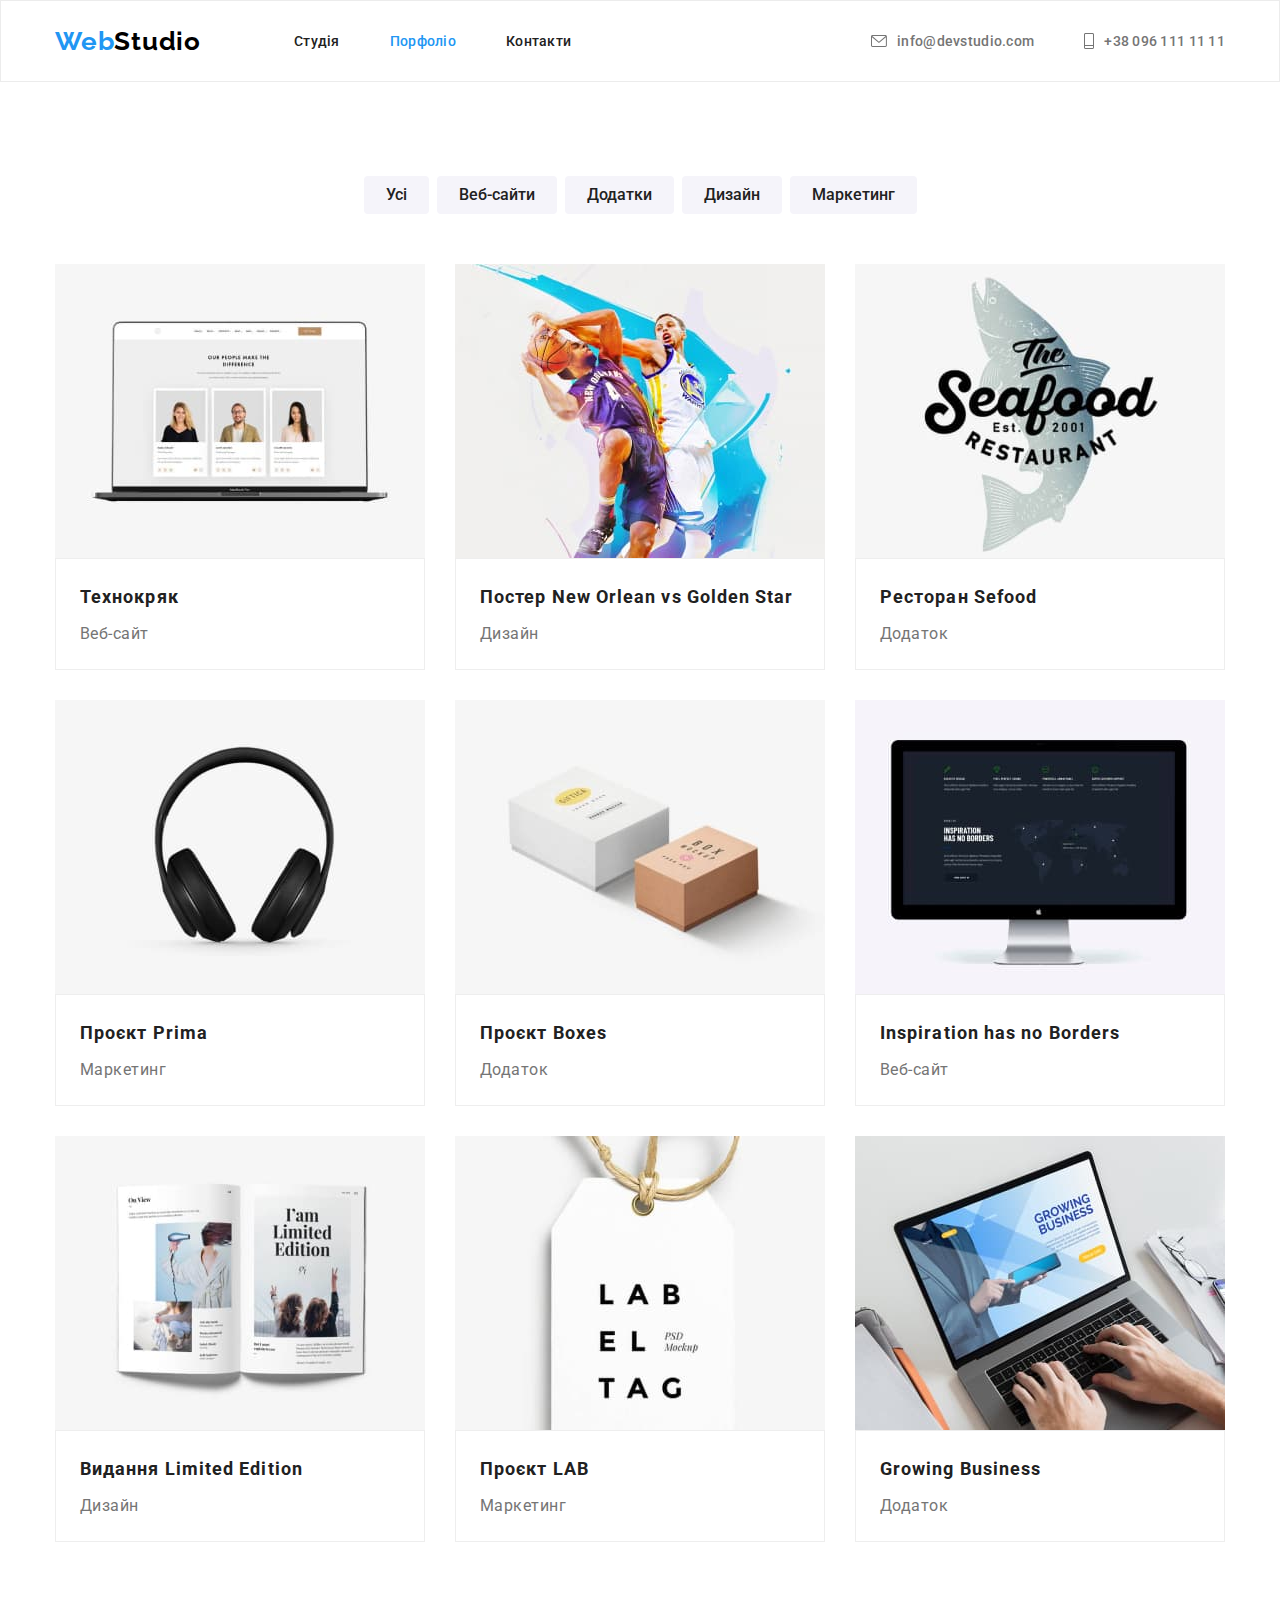
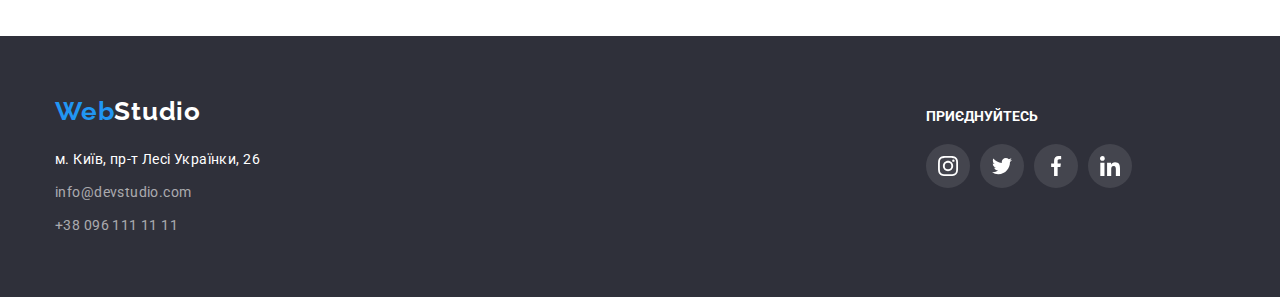
==== portfolio.html @ 3aa6a2a9 "1" ====
<!DOCTYPE html>
<html lang="uk">
  <head>
    <meta charset="UTF-8" />
    <meta http-equiv="X-UA-Compatible" content="IE=edge" />
    <meta name="viewport" content="width=device-width, initial-scale=1.0" />
    <title>Порфоліо</title>
    <link rel="preconnect" href="https://fonts.googleapis.com" />
    <link rel="preconnect" href="https://fonts.gstatic.com" crossorigin />
    <link href="https://fonts.googleapis.com/css2?family=Raleway:wght@700&family=Roboto:wght@400;500;700;900&display=swap"
    rel="stylesheet">
    <link rel="stylesheet" href="https://cdnjs.cloudflare.com/ajax/libs/modern-normalize/1.1.0/modern-normalize.min.css">
    <link rel="stylesheet" href="./css/style.css" />
  </head>
  <body class="page">
    <!--Шапка сайту-->
    <header class="page-header">
      <div class="container main-nav"> 
        <a class="logo" href="">Web<span>Studio</span></a>
        <nav>
          <ul class="site-nav list">
            <li class="item"><a class="link" href="./index.html">Студія</a></li>
            <li class="item"><a class="link current" href="./portfolio.html">Порфоліо</a></li>
            <li class="item"><a class="link" href="./index.html">Контакти</a></li>
          </ul>
        </nav>
        <ul class="auth-nav list">
          <li class="item">
            <a class="link email" href="mailto:info@devstudio.com">
              <svg class="icon-mail">
                <use href="./images/icons.svg#email"></use>
              </svg>
              info@devstudio.com
            </a>
          </li>
          <li class="item">
            <a class="link tel" href="tel:+380961111111">
              <svg class="link-tell">
                <use href="./images/icons.svg#tell"></use>
              </svg>
              +38 096 111 11 11
            </a>
          </li>
        </ul>
      </div>
    </header>
    <main>
      <!--фшльтр-->
      <section class="portfolio section">  
        <div class="container main-portfolio"> 
          <ul class="button-list list">
            <li class="item"><button type="button" class="button-filter">Усі</button></li>
            <li class="item"><button type="button" class="button-filter">Веб-сайти</button></li>
            <li class="item"><button type="button" class="button-filter">Додатки</button></li>
            <li class="item"><button type="button" class="button-filter">Дизайн</button></li>
            <li class="item"><button type="button" class="button-filter">Маркетинг</button></li>
          </ul>
          <ul class="filter-list list">
            <li class="item">
                <a class="link" href="#">
                    <div class="box-image">
                      <img class="img-cart" src="./images/img-porfolio/img-1.jpg" alt="Технокряк" width="370" height="294"/>
                      <div class="box-textonimage">
                        <p>Ресурс пропонує комплексні пропозиції з різним рівнем функціоналу та сервісів. Все це дозволить відвідувачу отримати вичерпні відомості про компанію чи приватну особу.</p>
                      </div>
                    </div>  
                    <div class="container-discr">
                      <h3 class="title">Технокряк</h3>
                      <p>Веб-сайт</p>
                    </div>
                </a>
            </li>
            <li class="item">
                <a class="link" href="#">
                    <div class="box-image">
                      <img class="img-cart" src="./images/img-porfolio/img-2.jpg" alt="Постер New Orlean vs Golden Star" width="370" height="294"/>
                      <div class="box-textonimage">
                        <p>Ресурс пропонує комплексні пропозиції з різним рівнем функціоналу та сервісів. Все це дозволить відвідувачу отримати вичерпні відомості про компанію чи приватну особу.</p>
                      </div>
                    </div>
                    <div class="container-discr">
                      <h3 class="title">Постер New Orlean vs Golden Star</h3>
                      <p>Дизайн</p>
                    </div>
                </a>
            </li>
            <li class="item">
                <a class="link" href="#">
                    <div class="box-image"> 
                      <img class="img-cart" src="./images/img-porfolio/img-3.jpg" alt="Ресторан Seafood" width="370" height="294"/>
                      <div class="box-textonimage">
                        <p>Ресурс пропонує комплексні пропозиції з різним рівнем функціоналу та сервісів. Все це дозволить відвідувачу отримати вичерпні відомості про компанію чи приватну особу.</p>
                      </div>
                    </div>  
                    <div class="container-discr">
                      <h3 class="title">Ресторан Sefood</h3>
                      <p>Додаток</p>
                    </div>
                </a>
            </li>
            <li class="item">
                <a class="link" href="#">
                    <div class="box-image"> 
                      <img class="img-cart" src="./images/img-porfolio/img-4.jpg" alt="Проєкт Prime" width="370" height="294"/>
                      <div class="box-textonimage">
                        <p>Ресурс пропонує комплексні пропозиції з різним рівнем функціоналу та сервісів. Все це дозволить відвідувачу отримати вичерпні відомості про компанію чи приватну особу.</p>
                      </div>
                    </div>
                    <div class="container-discr">
                      <h3 class="title">Проєкт Prima</h3>
                      <p>Маркетинг</p>
                    </div>
                </a>
            </li>
            <li class="item">
                <a class="link" href="#">
                    <div class="box-image"> 
                      <img class="img-cart" src="./images/img-porfolio/img-5.jpg" alt="Проєкт Boxes" width="370" height="294"/>
                      <div class="box-textonimage">
                        <p>Ресурс пропонує комплексні пропозиції з різним рівнем функціоналу та сервісів. Все це дозволить відвідувачу отримати вичерпні відомості про компанію чи приватну особу.</p>
                      </div>
                    </div>
                    <div class="container-discr">
                      <h3 class="title">Проєкт Boxes</h3>
                      <p>Додаток</p>
                    </div>
                </a>    
            </li>
            <li class="item">
                <a class="link" href="#">
                    <div class="box-image"> 
                      <img class="img-cart" src="./images/img-porfolio/img-6.jpg" alt="Inspiration has no Borders" width="370" height="294"/>
                      <div class="box-textonimage">
                        <p>Ресурс пропонує комплексні пропозиції з різним рівнем функціоналу та сервісів. Все це дозволить відвідувачу отримати вичерпні відомості про компанію чи приватну особу.</p>
                      </div>
                    </div>
                    <div class="container-discr">
                      <h3 class="title">Inspiration has no Borders</h3>
                      <p>Веб-сайт</p>
                    </div>
                </a>     
            </li>
            <li class="item">
                <a class="link" href="#">
                    <div class="box-image"> 
                      <img class="img-cart" src="./images/img-porfolio/img-7.jpg" alt="Видання Limited Edition" width="370" height="294"/>
                      <div class="box-textonimage">
                        <p>Ресурс пропонує комплексні пропозиції з різним рівнем функціоналу та сервісів. Все це дозволить відвідувачу отримати вичерпні відомості про компанію чи приватну особу.</p>
                      </div>
                    </div>
                    <div class="container-discr">
                      <h3 class="title">Видання Limited Edition</h3>
                      <p>Дизайн</p>
                    </div>
                </a> 
            </li>
            <li class="item">
                <a class="link" href="#">
                    <div class="box-image"> 
                      <img class="img-cart" src="./images/img-porfolio/img-8.jpg" alt="Проєкт LAB" width="370" height="294"/>
                      <div class="box-textonimage">
                        <p>Ресурс пропонує комплексні пропозиції з різним рівнем функціоналу та сервісів. Все це дозволить відвідувачу отримати вичерпні відомості про компанію чи приватну особу.</p>
                      </div>
                    </div>
                    <div class="container-discr">
                      <h3 class="title">Проєкт LAB</h3>
                      <p>Маркетинг</p>
                    </div>
                </a> 
            </li>
            <li class="item">
                <a class="link" href="#">
                    <div class="box-image"> 
                      <img class="img-cart" src="./images/img-porfolio/img-9.jpg" alt="Growing Business" width="370" height="294" />
                      <div class="box-textonimage">
                        <p>Ресурс пропонує комплексні пропозиції з різним рівнем функціоналу та сервісів. Все це дозволить відвідувачу отримати вичерпні відомості про компанію чи приватну особу.</p>
                      </div>
                    </div>
                    <div class="container-discr">
                      <h3 class="title">Growing Business</h3>
                      <p>Додаток</p>
                    </div>
                </a> 
            </li>
          </ul>
        </div>
      </section>
    </main>
    <!--Підвал-->
    <footer class="footer">
      <div class="container container-footer"> 
        <div class="contact">
          <a class="logo" href="">Web<span>Studio</span></a>
        <address>
          <ul class="footer-nav list">
            <li class="item">
              <a class="link map" href="https://goo.gl/maps/SbTrytSGuwpUytKCA" target="_blank" rel="noopener noreferrer nofollow"
                >м. Київ, пр-т Лесі Українки, 26</a>
            </li>
            <li class="item">
              <a class="link" href="mailto:info@devstudio.com">info@devstudio.com</a>
            </li>
            <li class="item">
              <a class="link" href="tel:+380961111111">+38 096 111 11 11</a>
            </li>
          </ul>
        </address>
        </div>
        <div class="sociale">
          <p class="strong"><strong>Приєднуйтесь</strong></p>
          <ul class="actions list">
            <li class="action-item">
              <a href="https://www.instagram.com/" target="_blank" rel="noopener noreferrer"
                class="cosiale-link">
                <svg class="link-icon" width="20" height="20">
                  <use href="./images/icons.svg#instagram"></use>
                </svg>
              </a>
            </li>
            <li class="action-item">
              <a href="https://www.instagram.com/" target="_blank" rel="noopener noreferrer"
                class="cosiale-link">
                <svg class="link-icon" width="20" height="20">
                  <use href="./images/icons.svg#twitter"></use>
                </svg>
              </a>
            </li>
            <li class="action-item">
              <a href="https://www.instagram.com/" target="_blank" rel="noopener noreferrer"
                class="cosiale-link">
                <svg class="link-icon" width="20" height="20">
                  <use href="./images/icons.svg#facebook"></use>
                </svg>
              </a>
            </li>
            <li class="action-item">
              <a href="https://www.instagram.com/" target="_blank" rel="noopener noreferrer"
                class="cosiale-link">
                <svg class="link-icon" width="20" height="20">
                  <use href="./images/icons.svg#linkedin"></use>
                </svg>
              </a>
            </li>
          </ul>
        </div>

      </div>
    </footer>
  </body>
</html>
---- css/style.css ----
:root {
    --primery-text-color: #757575;
    --title-text-color: #212121;
    --accent-color: #2196F3;
    --logo-text-color: #000000;
    --hero-text-color: #FFFFFF;
    --hero-bg-color: #2F303A; 
    --main-bg-color: #F5F5F5;
    --team-bg-color: #F5F4FA;
    --hero-button-hover: #188CE8;
    --footer-link-color: rgba(255, 255, 255, 0.6);    
    --svg-color: #afb1b8;
}

body {
    color: var(--primery-text-color);
    font-family: "Roboto", sans-serif;
    
}
/*СХОВАВ ВСЮДИ ТОЧКИ ТА ПІДКРЕСЛЕНЯ*/
.list, .link, .link-map {
    list-style: none;
    text-decoration: none;
}
.filter-list .link {
    list-style: none;
}
/*СБРОС СТИЛЕЙ*/
.list {
    margin: 0;
    padding: 0;
}
/*Шапка сайту*/

.logo {
    color:var(--accent-color);
    font-family: "Raleway", sans-serif;
    font-style: normal;
    font-weight: 700;
    font-size: 26px;
    line-height: 1.1923;
    letter-spacing: 0.03em;

    text-decoration: none;
}
.container {
    max-width: 1200px;
    padding-left: 15px;
    padding-right: 15px;
    margin: 0 auto;
}
.section {
    padding: 94px 0;
}
.page-header {
    background-color: var(--hero-text-color);
    border: 1px solid #ECECEC;
}
.page-header .logo span {
    color:var(--logo-text-color);   
}


.footer .logo span {
    color:var(--hero-text-color);
}

h1,
h2,
h3,
p,
ul {
    margin-top: 0;
    margin-bottom: 0;
}

/*НАВІГІЦІЯ ШАПКА*/
.main-nav {
    display: flex;
    align-items: center;
}

.site-nav {
    display: flex;
    margin-left: 93px;
}
.site-nav .item:not(:last-child) {
    margin-right: 50px;
}

.site-nav .link {
    position: relative;

    display: block;
    padding-top: 32px;
    padding-bottom: 32px;

    color:var(--title-text-color);
    
    font-weight: 500;
    font-size: 14px;
    line-height: 1.1428;
    letter-spacing: 0.02em;

    transition: 250ms cubic-bezier(0.4, 0, 0.2, 1);

}


.site-nav .link:hover:after {
    
    position: absolute;
    left: 0;
    content: "";
    
    width: 100%;
    height: 4px;
    background: var(--accent-color);
    border-radius: 2px;

    bottom: -1.5px;

}
.site-nav .link:hover,
.site-nav .link:focus {
    color: var(--accent-color);
}
.site-nav .link.current {
    color: var(--accent-color);
}

/*ТЕДЕФОН ЄМЕІЛ ШАПКА*/
.auth-nav {
    display: flex;
    margin-left: auto;

}
.auth-nav .item:not(:last-child) {
    margin-right: 50px;
}

.auth-nav .link {
    display: flex;
    align-items: center;
    padding: 32px 0;

    color: var(--primery-text-color);

    font-weight: 500;
    font-size: 14px;
    line-height: 1.1428;
    letter-spacing: 0.02em;

    transition: 250ms cubic-bezier(0.4, 0, 0.2, 1);
}
.auth-nav .link:hover,
.auth-nav .link:focus {
    color: var(--accent-color);
}
.icon-mail {
    width: 16px;
    height: 12px;
    margin-right: 10px;
    fill: currentColor;
}

.link-tell {
    width: 10px;
    height: 16px;
    margin-right: 10px;
    fill: currentColor;
}
/*.auth-nav .link::before {
    height: 16px;
    width: 16px;
    
    background-size: contain;
    content: "";
    margin-right: 10px;
    background-repeat: no-repeat;
    background-position: center;
}

.auth-nav .link.tel::before {
    background-image: url(../images/img-hw4/envelope-hover.svg);

}
.auth-nav .link.email::before {
    background-image: url(../images/img-hw4/Vector.svg);
}*/

/*ГЕРОЙ*/

.hero {
    max-width: 1600px;
    height: 600px;
    margin: 0 auto;
    background-image: linear-gradient(to right, rgba(47, 48, 58, 0.4), rgba(47, 48, 58, 0.4)), url('../images/img-hw4/hero.jpg');
    background-repeat: no-repeat;
    background-position: center;
    background-size: cover;

    background-color:#C4C4C4;

    padding: 200px 0;

    text-align: center;
}
.hero-title {
    margin-bottom: 40px;
    
    font-weight: 900;
    font-size: 44px;
    line-height: 1.3636;

    text-align: center;
    letter-spacing: 0.06em;
    text-transform: uppercase;

    color:var(--hero-text-color);

    
}

.backdrop {
    position: fixed;
    top:0;
    left:0;
    width: 100%;
    height: 100%;
    background-color: rgba(0, 0, 0, 0.2);
    opacity: 1;
    visibility: visible;
    transition: opacity 250ms cubic-bezier(0.4, 0, 0.2, 1), visiblity 250ms cubic-bezier(0.4, 0, 0.2, 1);
    z-index: 1;
}
.backdrop.is-hidden {
    visibility: hidden;
    opacity: 0;
    pointer-events: none;
    
}
.modal {
    position: absolute;
    width: 528px;
    height: 581px;
    background-color: var(--hero-text-color);

    top:50%;
    left:50%;
    transform: translate(-50%,-50%);
}
.close {
    position: absolute;
    display: block;
    top: 8px;
    right: 8px;
    width: 30px;
    height: 30px;
    border-radius: 50%;
    border: 1px solid rgba(0, 0, 0, 0.1);
    background-color: var(--hero-text-color); 
}
.icon-modal {
    width: 100%;
    height: 100%;
}
.icon-modal:hover {
    fill: var(--accent-color);
}

.modal b {
    display: inline-block;
    margin-bottom: 12px;
    padding-bottom: 12px;
    padding-top: 40px;
    height: 23px;
    width: 448px;
   
    font-family: 'Roboto';
    font-style: normal;
    font-weight: 700;
    font-size: 20px;
    line-height: 1.150px;
    text-align: center;
    letter-spacing: 0.03em;
    color:var(--title-text-color);
}
.text-feild {
    font-weight: 400;
    font-size: 12px;
    line-height: 1.1666;
    letter-spacing: 0.01em;
    color: var(--primery-text-color);
}

.textarea {
    resize: none;    
}

.form-modal {
    max-width: 448px;
    margin-left: auto;
    margin-right: auto;
    margin-bottom: 20px;
    
}
.wrapper-input {
    position: relative;
}

.icon-input {
    position: absolute;
    left: 12px;
    bottom: 50%;
    display:inline-block;
    color: currentColor;
    align-items: center;
    transform: translateY(50%);  
}
.form-input:focus ~ .icon-input {
    fill: var(--accent-color);
}
.form-input:focus,
.form-field textarea:focus
 {
    border-color:var(--hero-button-hover);
}

.form-field input,
.form-field textarea {
    margin: 0;
    padding: 12px 12px;
    outline: none;
    border: 1px solid rgba(33, 33, 33, 0.2);
    border-radius: 4px;  
    width: 100%;

    transition: 250ms cubic-bezier(0.4, 0, 0.2, 1);
}

.form-field input {
    padding-left: 42px;
    height: 40px; 
}
.form-field label {
    margin-bottom: 4px;
}
.form-field {
    display: flex;
    flex-direction: column;
    margin-bottom: 10px;
    text-align: left;   

    
}
.form-field textarea::placeholder {
    
    font-weight: 400;
    font-size: 12px;
    line-height: 1.1666;
    letter-spacing: 0.01em;

    color: rgba(117, 117, 117, 0.5);    
}

.confirmation {
    margin-top: 20px;
    margin-bottom: 30px;
    
}
.confirmation .text-feild {
    display: flex;
    align-items: center;
    justify-content: center;

    font-size: 14px;
    line-height: 1.7143;
    letter-spacing: 0.03em;
    color:var(--primery-text-color);


}
.checkbox {
    -webkit-appearance: none;
    -moz-appearance: none;
    position: absolute;
    appearance: none;
}
.icon-check {
    display: inline-block;
    width: 16px;
    height: 15px;
    margin-right: 7px;

    border: 2px solid var(--logo-text-color);
    border-radius: 4px;
}
.checkbox:checked + .icon-check {
    background-color: var(--accent-color);
    background-size: contain;
    background-origin: border-box;
    border-color: var(--accent-color);
}
.dogovor {
    color:var(--hero-button-hover)
}
.button-submit {
    padding: 10px 52px;
    font-weight: 700;
    font-size: 16px;
    line-height: 30px;
    text-align: center;
    letter-spacing: 0.06em;
    color:var(--hero-text-color);
    background:var(--hero-button-hover);
    box-shadow: 0px 4px 4px rgba(0, 0, 0, 0.15);
    border-radius: 4px;
    border: none;
    cursor: pointer;

    transition: 250ms cubic-bezier(0.4, 0, 0.2, 1);

}
/*КНОПКИ ВСІ*/
.hero-button {
    display: inline-block;
    border-radius: 4px;
    padding: 10px 32px;
    min-width: 216px;
    text-align: center;
    font-weight: 700;
    font-size: 16px;
    line-height: 1.875;
    letter-spacing: 0.06em;
    background-color: var(--accent-color);
    color:var(--hero-text-color);
    box-shadow: 0px 4px 4px rgba(0, 0, 0, 0.15);
    cursor: pointer;
    border: none;
    transition: 250ms cubic-bezier(0.4, 0, 0.2, 1);
}
.hero-button:hover,
.hero-button:focus {
    color:var(--hero-button-hover);
    color:var(--hero-text-color);
}

.button-list {
    display: flex;
    justify-content: center;
    margin-bottom: 50px;

}
.button-list .item:not(:last-child) {
    margin-right: 8px;
}
.button-filter {
    padding: 6px 22px;
    font-family: 'Roboto';
    font-style: normal;
    font-weight: 500;
    font-size: 16px;
    line-height: 1.625;

    background-color:var(--team-bg-color);
    border-radius: 4px;
    color:var(--title-text-color);

    cursor: pointer;
    border: none;

    transition: 250ms cubic-bezier(0.4, 0, 0.2, 1);
}
.button-filter:hover,
.button-filter:focus {
    background-color: var(--accent-color);
    color:var(--hero-text-color);
    box-shadow: 0px 3px 1px rgb(0 0 0 / 10%), 0px 1px 2px rgb(0 0 0 / 8%), 0px 2px 2px rgb(0 0 0 / 12%);
}

/*заголовок ПЕРЕВАГИ ЗХОВАВ*/ 
.hide-text {
    border: 0;
    clip: rect(1px, 1px, 1px, 1px);
    clip-path: inset(50%);
    height: 1px;
    margin: -1px;
    overflow: hidden;
    padding: 0;
    position: absolute;
    width: 1px;
    word-wrap: normal !important; 
}

/*заголовок ПЕРЕВАГИ*/
.section-feature {
    background-color: var(--hero-text-color);
}
.feature-list {
    display: flex;
    margin-left: -30px;
    /*gap: 30px;*/
    /*flex-wrap: wrap;*/
}

.feature-list .item {
    margin-left: 30px;
    width: calc((100% - 90px) / 4);
}

.box-feature {
    background-color:var(--team-bg-color);
    width: 270px;
    height: 120px;
    padding: 25px 100px;
    border-radius: 4px;
    margin-bottom: 30px;
    background-position: center;
}

/*
.feature-list .item::before {
    display: block;
    content: "";
    width: 270px;
    height: 120px;
    margin-bottom: 30px;
    /*background-image: url(../images/img-hw4/Group.svg);
    background-size: 70px;
    background-repeat: no-repeat;
    background-position: center;
    background-color: #F5F4FA;
    border-radius: 4px;
}
.icon-details::before {
    background-image: url(../images/img-hw4/Group.svg);
}
.icon-punctuality::before {
    background-image: url(../images/img-hw4/clock.svg);
}
.icon-planning::before {
    background-image: url(../images/img-hw4/diagram.svg);
}
.icon-technology::before {
    background-image: url(../images/img-hw4/astronaut.svg);
}
*/
.feature-list .title {
    margin-bottom: 10px;

    font-size: 14px;
    line-height: 1.1428;
    letter-spacing: 0.03em;
    text-transform: uppercase;

    color:var(--title-text-color);
}

.feature-list .description {
   
    font-size: 14px;
    line-height: 1.7143;
    letter-spacing: 0.03em;
}

/*заголовки ЧИМ МИ ЗАЙМАЭМОСЬ та НАША КОМАНДА*/

.section-doing {
    padding-top: 0;
    background-color:var(--hero-text-color);
}
.doing-list {   
    display: flex; 
    
}
.doing-list .item {
    position: relative;
}
.text-bg {
    position: absolute;
    background: rgba(47, 48, 58, 0.8);
    display: flex;
    left: 0;
    bottom: 0;
    width: 100%;
    height: 70px;
    justify-content: center;
    align-items: center;
}

.text-bg h3 {
    font-size: 14px;
    line-height: 1.1429;
    text-align: center;
    letter-spacing: 0.03em;
    text-transform: uppercase;

    color: var(--hero-text-color);

}
/*убираем нижний отступ от картинки*/
.img-cart {
    display: block;
}

.doing-list .item:not(:last-child) {
    margin-right: 30px;
}

.section-title {
    margin-bottom: 50px;

    font-size: 36px;
    line-height: 1.1666;
    text-align: center;
    letter-spacing: 0.03em;
    color:var(--title-text-color);
}

/*заголовок НАША КОМАНДА*/
.section-team {
    background-color:var(--team-bg-color);
}

.team.list {
    display: flex; 
    margin-left: -30px;
    /*list-style: none;*/
} 

.team .item {
    margin-left: 30px;
    /*flex-basis: calc(100% / 4 - 30px);*/
    width: calc((100% - 90px) / 4);
    text-align: center;

    background:var(--hero-text-color);

    box-shadow: 0px 1px 3px rgba(0, 0, 0, 0.12), 0px 1px 1px rgba(0, 0, 0, 0.14), 0px 2px 1px rgba(0, 0, 0, 0.2);
    border-radius: 0px 0px 4px 4px;
}

/*.team .item:not(:last-child) {
    margin-right:30px;  */ 

.team .title {
    margin-bottom: 10px;

    font-weight: 500;
    font-size: 16px;
    line-height: 1.1875;
    text-align: center;

    letter-spacing: 0.03em;

    color:var(--title-text-color);
}
.team p {
    margin-bottom: 16px;
    font-size: 16px;
    line-height: 1.1875;
    text-align: center;

    letter-spacing: 0.03em;

    color:var(--primery-text-color);
}

.actions {
    display: flex;
    justify-content: center;  
}
.action-item:not(:last-child) {
    margin-right:10px;   
}
.cosiale-link {
    display: block;
    padding: 12px;
    width: 44px;
    height: 44px;
    border-radius: 50%;
    color:var(--svg-color);
}

.link-icon {
    fill: currentColor;
}
.cosiale-link:hover {
    background-color:var(--accent-color);
    color:var(--hero-text-color);
}

.comand-box {
    padding: 30px 32px;
    background-color: var(--hero-text-color);
}
/*НАШИ КЛИЕНТЫ*/
.box-clients {
    display: flex;
    justify-content: center; 
    margin-left: -30px;
    
}
.box-clients .item {
    width: calc((100% - 150px) / 6);
    margin-left: 30px;
}

.client-link {
    display: flex;
    justify-content: center;
    padding: 15px 31px;
    border: 1px solid var(--svg-color);
    border-radius: 4px;
    color: inherit;

    transition: 250ms cubic-bezier(0.4, 0, 0.2, 1);
}
.client-icon {
    fill: currentColor;
}
.client-link:hover {
    color: var(--accent-color);
    border-color: var(--accent-color);
}

/*ФУТЕР*/
.footer .logo {
    display: inline-block;
    margin-bottom: 20px;
}
.footer {
    /*display: flex;
    width: 1600px;
    margin-left: auto;
    margin-right: auto;
    height: 252px;*/
    padding: 60px 0;

    background-color:var(--hero-bg-color);
}
.container-footer {
    display: flex;
    justify-content: space-between;
    /*padding: 60px 15px;
    width: 1200px;*/
}
.contact {
    margin-right: 70px;
}

.sociale, 
.footer-form
 {
    padding-top: 12px;
}
.sociale {
    margin-right: 93px;
}

.strong {
    margin-bottom: 20px;
    font-size: 14px;
    line-height: calc(16 / 14);
    text-transform: uppercase;
    color: var(--hero-text-color);
}
.buttons {
    display: flex; 
    height: 50px;
}

.buttons input {
    display: block;
    min-width: 358px;
    background-color: var(--hero-bg-color);

    border: 1px solid rgba(255, 255, 255, 0.3);
    border-radius: 4px;
}

.buttons ::placeholder {
    color: rgba(255, 255, 255, 0.6);
    display: block;
    height: 100%;
}
.buttons input {
    padding-left: 16px;
    font-size: 16px;
    line-height: 1.250;
  
    align-items: center;
    letter-spacing: 0.03em;

    color: rgba(255, 255, 255, 0.6);
}
.fotter-button {
    min-width: 200px;
    position: relative;
    margin-left: 12px;
    padding-left: 28px;
    padding-right: 28px;
    display: flex;
    align-items: center;
    
    background:var(--accent-color);
    box-shadow: 0px 4px 4px rgba(0, 0, 0, 0.15);
    border-radius: 4px;
    border: none;
    cursor: pointer;

    color: var(--hero-text-color);
    transition: 250ms cubic-bezier(0.4, 0, 0.2, 1);

    
}
.fotter-button svg {
    position: absolute;
    bottom: 0;
    right: 0;
    transform: translateY(-50%);
    
    margin-left: 10px;
    margin-right: 28px;

}

.footer-nav {
    display: inline-block; 
}
.footer-nav .item:not(:last-child) {
    margin-bottom: 9px;
}
.footer-nav .link {
    font-style: normal;
    font-weight: 400;
    font-size: 14px;
    line-height: 1.7143;

    letter-spacing: 0.03em;
    color:var(--footer-link-color);

    transition: 250ms cubic-bezier(0.4, 0, 0.2, 1);
}
.footer .cosiale-link {
    background-color: rgba(255, 255, 255, 0.1);
    color: var(--hero-text-color);

    transition: 250ms cubic-bezier(0.4, 0, 0.2, 1);
}
footer .cosiale-link:hover {
    background-color: var(--accent-color);  
}
.footer-nav .link:hover,
.footer-nav .link:focus {
    color: var(--hero-text-color);
}

.link.map {
    font-style: normal;
    font-size: 14px;
    line-height: 1.7143;
    color:var(--hero-text-color);
    /* or 171% */

    letter-spacing: 0.03em;
}


/*ПОРТФОЛІО СПИСОК ПРОЕКТІВ*/

.portfolio {
    background-color:var(--hero-text-color)
}
.container-discr {
    padding: 20px 24px;

    border: 1px solid #EEEEEE;
}
.filter-list {
    display: flex;
    flex-wrap: wrap;  
}

/*количество маржинов в строке * на значение маржина в пикселях  / кол-элкментов в строке*/
.filter-list .item {
    flex-basis: calc((100% - 60px) / 3);
    margin-right: 30px;
    margin-bottom: 30px;
    /*margin-right: 30px;
    margin-bottom: 30px;*/
    /*background-color: tomato;*/

    transition: 250ms cubic-bezier(0.4, 0, 0.2, 1);
}
.filter-list .item:hover,
.filter-list .item:focus {
    box-shadow: 0px 1px 1px rgb(0 0 0 / 12%), 0px 4px 4px rgb(0 0 0 / 6%), 1px 4px 6px rgb(0 0 0 / 16%);

}
.filter-list .item:nth-child(3n){
    margin-right: 0;
}

.filter-list .item:nth-last-child(-n + 3) {
    margin-bottom: 0;
}

.filter-list .title {
    margin-bottom: 4px;

    font-weight: 700;
    font-size: 18px;
    line-height: 2;
    
    letter-spacing: 0.06em;

    color:var(--title-text-color);
}
.filter-list p {
    font-size: 16px;
    line-height: 1.875;
    /* identical to box height, or 188% */

    letter-spacing: 0.03em;

    color:var(--primery-text-color);
}

.filter-list .box-image {
    position: relative;
    overflow: hidden;
}

.box-textonimage {
    display: flex;
    position: absolute;
    background-color: rgba(33, 150, 243, 0.9); 
    width: 100%;
    height: 100%;
    align-items: center;
    top:0;
    left: 0;
    padding-left: 24px;
    padding-right: 24px;
    transform: translateY(100%);
    transition: 250ms cubic-bezier(0.4, 0, 0.2, 1);  
    /*opacity: 0;*/
}   
.filter-list .box-image:hover .box-textonimage {
    /*opacity: 1;*/
    transform: translateY(0%);
}

.box-textonimage p {
    font-size: 18px;
    line-height: 1.555;
    letter-spacing: 0.03em;
    color:var(--hero-text-color);
}
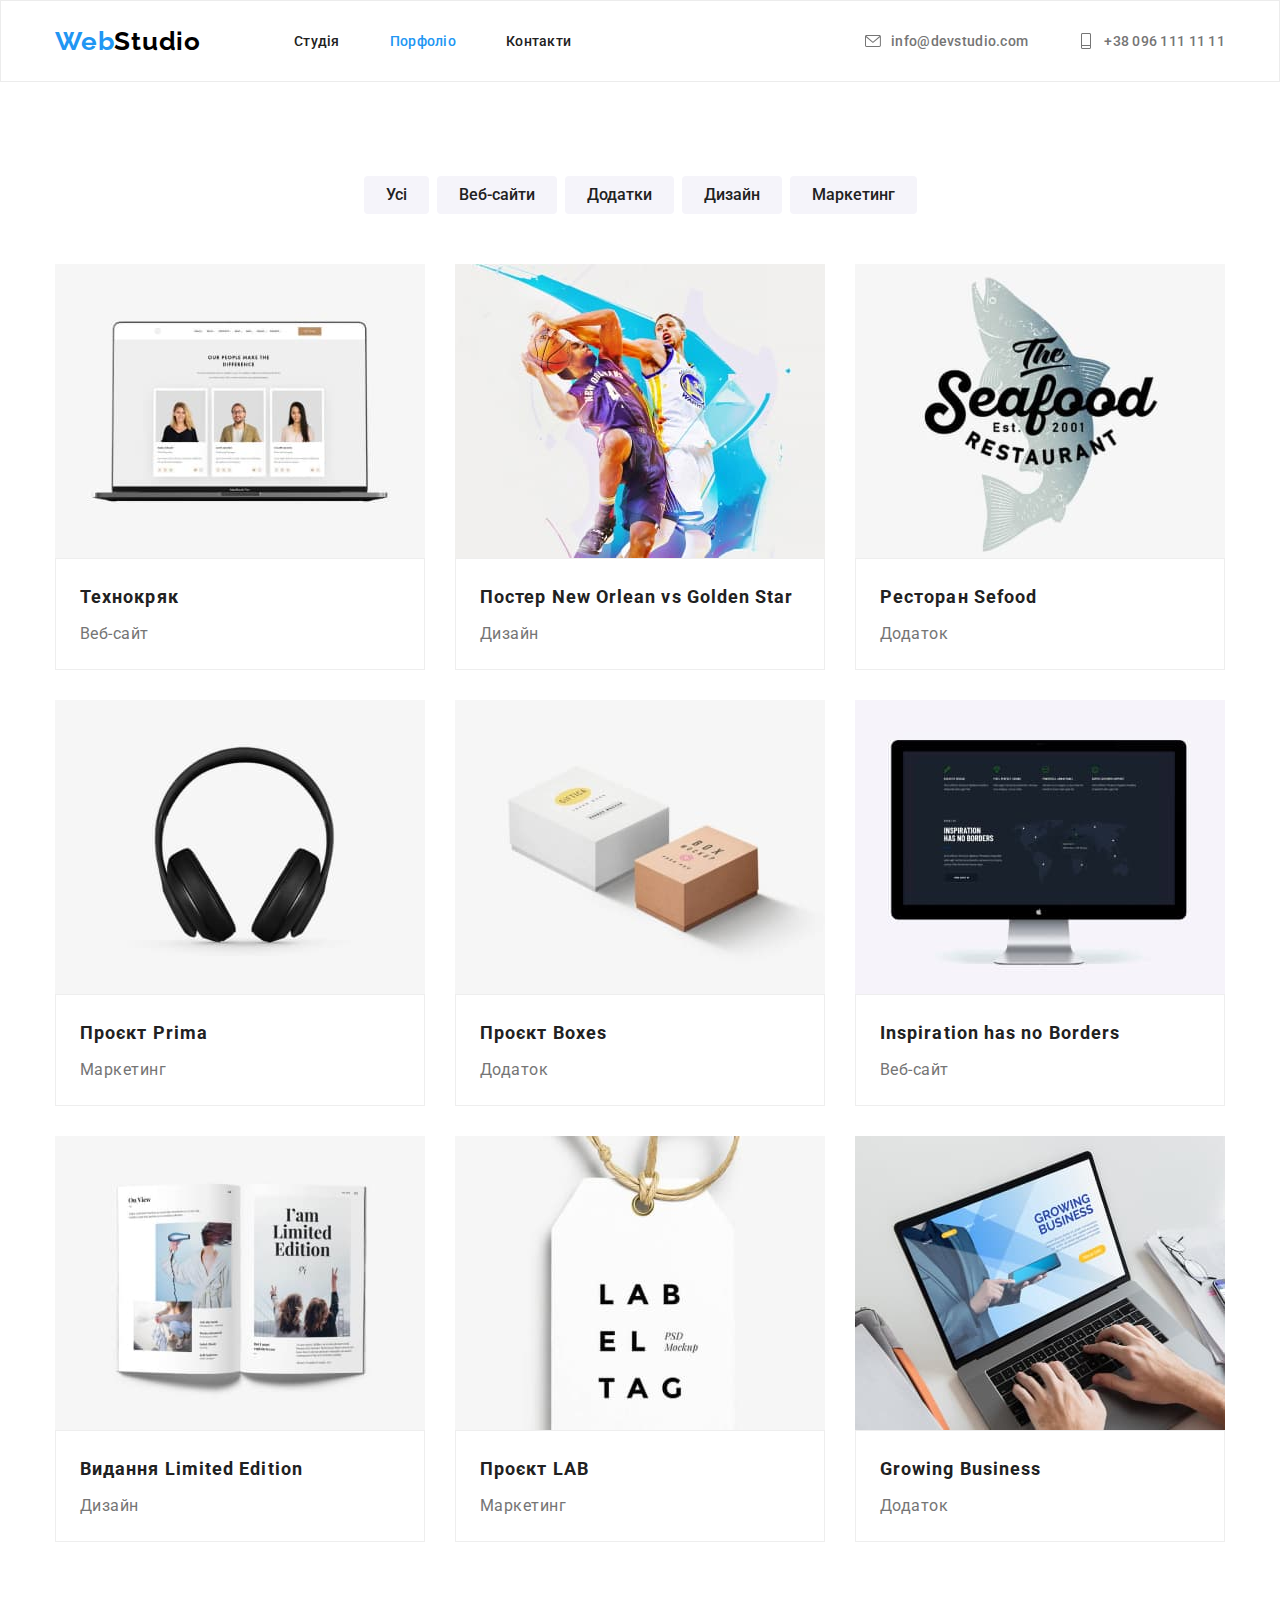
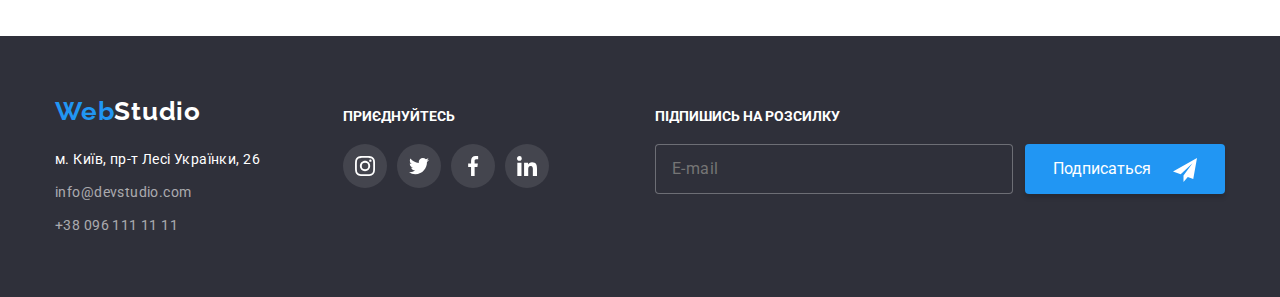
==== commit 483d12d6: "BAM" ====
--- a/portfolio.html
+++ b/portfolio.html
@@ -15,27 +15,27 @@
   <body class="page">
     <!--Шапка сайту-->
     <header class="page-header">
-      <div class="container main-nav"> 
-        <a class="logo" href="">Web<span>Studio</span></a>
+      <div class="container main-nav">  
+        <a class="logo" href="">Web<span class="logo__text">Studio</span></a>
         <nav>
           <ul class="site-nav list">
-            <li class="item"><a class="link" href="./index.html">Студія</a></li>
-            <li class="item"><a class="link current" href="./portfolio.html">Порфоліо</a></li>
-            <li class="item"><a class="link" href="./index.html">Контакти</a></li>
-          </ul>
-        </nav>
+            <li class="site-nav__item"><a class="site-nav__link" href="./index.html">Студія</a></li>
+            <li class="site-nav__item"><a class="site-nav__link site-nav__link--current" href="./portfolio.html">Порфоліо</a></li>
+            <li class="site-nav__item"><a class="site-nav__link" href="./contacts.html">Контакти</a></li>
+          </ul>
+        </nav>  
         <ul class="auth-nav list">
-          <li class="item">
-            <a class="link email" href="mailto:info@devstudio.com">
-              <svg class="icon-mail">
+          <li class="auth-nav__item">
+            <a class="auth-nav__link email" href="mailto:info@devstudio.com">
+              <svg class="auth-nav__iconmail">
                 <use href="./images/icons.svg#email"></use>
               </svg>
               info@devstudio.com
             </a>
           </li>
-          <li class="item">
-            <a class="link tel" href="tel:+380961111111">
-              <svg class="link-tell">
+          <li class="auth-nav__item">
+            <a class="auth-nav__link tel" href="tel:+380961111111">
+              <svg class="auth-nav__icontel">
                 <use href="./images/icons.svg#tell"></use>
               </svg>
               +38 096 111 11 11
@@ -47,138 +47,138 @@
     <main>
       <!--фшльтр-->
       <section class="portfolio section">  
-        <div class="container main-portfolio"> 
-          <ul class="button-list list">
-            <li class="item"><button type="button" class="button-filter">Усі</button></li>
-            <li class="item"><button type="button" class="button-filter">Веб-сайти</button></li>
-            <li class="item"><button type="button" class="button-filter">Додатки</button></li>
-            <li class="item"><button type="button" class="button-filter">Дизайн</button></li>
-            <li class="item"><button type="button" class="button-filter">Маркетинг</button></li>
-          </ul>
-          <ul class="filter-list list">
-            <li class="item">
-                <a class="link" href="#">
-                    <div class="box-image">
-                      <img class="img-cart" src="./images/img-porfolio/img-1.jpg" alt="Технокряк" width="370" height="294"/>
-                      <div class="box-textonimage">
-                        <p>Ресурс пропонує комплексні пропозиції з різним рівнем функціоналу та сервісів. Все це дозволить відвідувачу отримати вичерпні відомості про компанію чи приватну особу.</p>
+        <div class="main-portfolio container "> 
+          <ul class="buttons-portfolio list">
+            <li class="buttons-portfolio__item"><button type="button" class="buttons-portfolio__text">Усі</button></li>
+            <li class="buttons-portfolio__item"><button type="button" class="buttons-portfolio__text">Веб-сайти</button></li>
+            <li class="buttons-portfolio__item"><button type="button" class="buttons-portfolio__text">Додатки</button></li>
+            <li class="buttons-portfolio__item"><button type="button" class="buttons-portfolio__text">Дизайн</button></li>
+            <li class="buttons-portfolio__item"><button type="button" class="buttons-portfolio__text">Маркетинг</button></li>
+          </ul>
+          <ul class="filter-set list">
+            <li class="filter-set__item">
+                <a class="filter-set__link" href="#">
+                    <div class="filter-box">
+                      <img class="filter-box__img" src="./images/img-porfolio/img-1.jpg" alt="Технокряк" width="370" height="294"/>
+                      <div class="box-textonimage">
+                        <p class="box-textonimage__text">Ресурс пропонує комплексні пропозиції з різним рівнем функціоналу та сервісів. Все це дозволить відвідувачу отримати вичерпні відомості про компанію чи приватну особу.</p>
                       </div>
                     </div>  
-                    <div class="container-discr">
-                      <h3 class="title">Технокряк</h3>
-                      <p>Веб-сайт</p>
-                    </div>
-                </a>
-            </li>
-            <li class="item">
-                <a class="link" href="#">
-                    <div class="box-image">
-                      <img class="img-cart" src="./images/img-porfolio/img-2.jpg" alt="Постер New Orlean vs Golden Star" width="370" height="294"/>
-                      <div class="box-textonimage">
-                        <p>Ресурс пропонує комплексні пропозиції з різним рівнем функціоналу та сервісів. Все це дозволить відвідувачу отримати вичерпні відомості про компанію чи приватну особу.</p>
-                      </div>
-                    </div>
-                    <div class="container-discr">
-                      <h3 class="title">Постер New Orlean vs Golden Star</h3>
-                      <p>Дизайн</p>
-                    </div>
-                </a>
-            </li>
-            <li class="item">
-                <a class="link" href="#">
-                    <div class="box-image"> 
-                      <img class="img-cart" src="./images/img-porfolio/img-3.jpg" alt="Ресторан Seafood" width="370" height="294"/>
-                      <div class="box-textonimage">
-                        <p>Ресурс пропонує комплексні пропозиції з різним рівнем функціоналу та сервісів. Все це дозволить відвідувачу отримати вичерпні відомості про компанію чи приватну особу.</p>
+                    <div class="filter-discr">
+                      <h3 class="filter-discr__title">Технокряк</h3>
+                      <p class="filter-disc__text">Веб-сайт</p>
+                    </div>
+                </a>
+            </li>
+            <li class="filter-set__item">
+                <a class="filter-set__link" href="#">
+                    <div class="filter-box">
+                      <img class="filter-box__img" src="./images/img-porfolio/img-2.jpg" alt="Постер New Orlean vs Golden Star" width="370" height="294"/>
+                      <div class="box-textonimage">
+                        <p class="box-textonimage__text">Ресурс пропонує комплексні пропозиції з різним рівнем функціоналу та сервісів. Все це дозволить відвідувачу отримати вичерпні відомості про компанію чи приватну особу.</p>
+                      </div>
+                    </div>
+                    <div class="filter-discr">
+                      <h3 class="filter-discr__title">Постер New Orlean vs Golden Star</h3>
+                      <p class="filter-disc__text">Дизайн</p>
+                    </div>
+                </a>
+            </li>
+            <li class="filter-set__item">
+                <a class="filter-set__link" href="#">
+                    <div class="filter-box"> 
+                      <img class="filter-box__img" src="./images/img-porfolio/img-3.jpg" alt="Ресторан Seafood" width="370" height="294"/>
+                      <div class="box-textonimage">
+                        <p class="box-textonimage__text">Ресурс пропонує комплексні пропозиції з різним рівнем функціоналу та сервісів. Все це дозволить відвідувачу отримати вичерпні відомості про компанію чи приватну особу.</p>
                       </div>
                     </div>  
-                    <div class="container-discr">
-                      <h3 class="title">Ресторан Sefood</h3>
-                      <p>Додаток</p>
-                    </div>
-                </a>
-            </li>
-            <li class="item">
-                <a class="link" href="#">
-                    <div class="box-image"> 
-                      <img class="img-cart" src="./images/img-porfolio/img-4.jpg" alt="Проєкт Prime" width="370" height="294"/>
-                      <div class="box-textonimage">
-                        <p>Ресурс пропонує комплексні пропозиції з різним рівнем функціоналу та сервісів. Все це дозволить відвідувачу отримати вичерпні відомості про компанію чи приватну особу.</p>
-                      </div>
-                    </div>
-                    <div class="container-discr">
-                      <h3 class="title">Проєкт Prima</h3>
-                      <p>Маркетинг</p>
-                    </div>
-                </a>
-            </li>
-            <li class="item">
-                <a class="link" href="#">
-                    <div class="box-image"> 
-                      <img class="img-cart" src="./images/img-porfolio/img-5.jpg" alt="Проєкт Boxes" width="370" height="294"/>
-                      <div class="box-textonimage">
-                        <p>Ресурс пропонує комплексні пропозиції з різним рівнем функціоналу та сервісів. Все це дозволить відвідувачу отримати вичерпні відомості про компанію чи приватну особу.</p>
-                      </div>
-                    </div>
-                    <div class="container-discr">
-                      <h3 class="title">Проєкт Boxes</h3>
-                      <p>Додаток</p>
+                    <div class="filter-discr">
+                      <h3 class="filter-discr__title">Ресторан Sefood</h3>
+                      <p class="filter-disc__text">Додаток</p>
+                    </div>
+                </a>
+            </li>
+            <li class="filter-set__item">
+                <a class="filter-set__link" href="#">
+                    <div class="filter-box"> 
+                      <img class="filter-box__img" src="./images/img-porfolio/img-4.jpg" alt="Проєкт Prime" width="370" height="294"/>
+                      <div class="box-textonimage">
+                        <p class="box-textonimage__text">Ресурс пропонує комплексні пропозиції з різним рівнем функціоналу та сервісів. Все це дозволить відвідувачу отримати вичерпні відомості про компанію чи приватну особу.</p>
+                      </div>
+                    </div>
+                    <div class="filter-discr">
+                      <h3 class="filter-discr__title">Проєкт Prima</h3>
+                      <p class="filter-disc__text">Маркетинг</p>
+                    </div>
+                </a>
+            </li>
+            <li class="filter-set__item">
+                <a class="filter-set__link" href="#">
+                    <div class="filter-box"> 
+                      <img class="filter-box__img" src="./images/img-porfolio/img-5.jpg" alt="Проєкт Boxes" width="370" height="294"/>
+                      <div class="box-textonimage">
+                        <p class="box-textonimage__text">Ресурс пропонує комплексні пропозиції з різним рівнем функціоналу та сервісів. Все це дозволить відвідувачу отримати вичерпні відомості про компанію чи приватну особу.</p>
+                      </div>
+                    </div>
+                    <div class="filter-discr">
+                      <h3 class="filter-discr__title">Проєкт Boxes</h3>
+                      <p class="filter-disc__text">Додаток</p>
                     </div>
                 </a>    
             </li>
-            <li class="item">
-                <a class="link" href="#">
-                    <div class="box-image"> 
-                      <img class="img-cart" src="./images/img-porfolio/img-6.jpg" alt="Inspiration has no Borders" width="370" height="294"/>
-                      <div class="box-textonimage">
-                        <p>Ресурс пропонує комплексні пропозиції з різним рівнем функціоналу та сервісів. Все це дозволить відвідувачу отримати вичерпні відомості про компанію чи приватну особу.</p>
-                      </div>
-                    </div>
-                    <div class="container-discr">
-                      <h3 class="title">Inspiration has no Borders</h3>
-                      <p>Веб-сайт</p>
+            <li class="filter-set__item">
+                <a class="filter-set__link" href="#">
+                    <div class="filter-box"> 
+                      <img class="filter-box__img" src="./images/img-porfolio/img-6.jpg" alt="Inspiration has no Borders" width="370" height="294"/>
+                      <div class="box-textonimage">
+                        <p class="box-textonimage__text">Ресурс пропонує комплексні пропозиції з різним рівнем функціоналу та сервісів. Все це дозволить відвідувачу отримати вичерпні відомості про компанію чи приватну особу.</p>
+                      </div>
+                    </div>
+                    <div class="filter-discr">
+                      <h3 class="filter-discr__title">Inspiration has no Borders</h3>
+                      <p class="filter-disc__text">Веб-сайт</p>
                     </div>
                 </a>     
             </li>
-            <li class="item">
-                <a class="link" href="#">
-                    <div class="box-image"> 
-                      <img class="img-cart" src="./images/img-porfolio/img-7.jpg" alt="Видання Limited Edition" width="370" height="294"/>
-                      <div class="box-textonimage">
-                        <p>Ресурс пропонує комплексні пропозиції з різним рівнем функціоналу та сервісів. Все це дозволить відвідувачу отримати вичерпні відомості про компанію чи приватну особу.</p>
-                      </div>
-                    </div>
-                    <div class="container-discr">
-                      <h3 class="title">Видання Limited Edition</h3>
-                      <p>Дизайн</p>
+            <li class="filter-set__item">
+                <a class="filter-set__link" href="#">
+                    <div class="filter-box"> 
+                      <img class="filter-box__img" src="./images/img-porfolio/img-7.jpg" alt="Видання Limited Edition" width="370" height="294"/>
+                      <div class="box-textonimage">
+                        <p class="box-textonimage__text">Ресурс пропонує комплексні пропозиції з різним рівнем функціоналу та сервісів. Все це дозволить відвідувачу отримати вичерпні відомості про компанію чи приватну особу.</p>
+                      </div>
+                    </div>
+                    <div class="filter-discr">
+                      <h3 class="filter-discr__title">Видання Limited Edition</h3>
+                      <p class="filter-disc__text">Дизайн</p>
                     </div>
                 </a> 
             </li>
-            <li class="item">
-                <a class="link" href="#">
-                    <div class="box-image"> 
-                      <img class="img-cart" src="./images/img-porfolio/img-8.jpg" alt="Проєкт LAB" width="370" height="294"/>
-                      <div class="box-textonimage">
-                        <p>Ресурс пропонує комплексні пропозиції з різним рівнем функціоналу та сервісів. Все це дозволить відвідувачу отримати вичерпні відомості про компанію чи приватну особу.</p>
-                      </div>
-                    </div>
-                    <div class="container-discr">
-                      <h3 class="title">Проєкт LAB</h3>
-                      <p>Маркетинг</p>
+            <li class="filter-set__item">
+                <a class="filter-set__link" href="#">
+                    <div class="filter-box"> 
+                      <img class="filter-box__img" src="./images/img-porfolio/img-8.jpg" alt="Проєкт LAB" width="370" height="294"/>
+                      <div class="box-textonimage">
+                        <p class="box-textonimage__text">Ресурс пропонує комплексні пропозиції з різним рівнем функціоналу та сервісів. Все це дозволить відвідувачу отримати вичерпні відомості про компанію чи приватну особу.</p>
+                      </div>
+                    </div>
+                    <div class="filter-discr">
+                      <h3 class="filter-discr__title">Проєкт LAB</h3>
+                      <p class="filter-disc__text">Маркетинг</p>
                     </div>
                 </a> 
             </li>
-            <li class="item">
-                <a class="link" href="#">
-                    <div class="box-image"> 
-                      <img class="img-cart" src="./images/img-porfolio/img-9.jpg" alt="Growing Business" width="370" height="294" />
-                      <div class="box-textonimage">
-                        <p>Ресурс пропонує комплексні пропозиції з різним рівнем функціоналу та сервісів. Все це дозволить відвідувачу отримати вичерпні відомості про компанію чи приватну особу.</p>
-                      </div>
-                    </div>
-                    <div class="container-discr">
-                      <h3 class="title">Growing Business</h3>
-                      <p>Додаток</p>
+            <li class="filter-set__item">
+                <a class="filter-set__link" href="#">
+                    <div class="filter-box"> 
+                      <img class="filter-box__img" src="./images/img-porfolio/img-9.jpg" alt="Growing Business" width="370" height="294" />
+                      <div class="box-textonimage">
+                        <p class="box-textonimage__text">Ресурс пропонує комплексні пропозиції з різним рівнем функціоналу та сервісів. Все це дозволить відвідувачу отримати вичерпні відомості про компанію чи приватну особу.</p>
+                      </div>
+                    </div>
+                    <div class="filter-discr">
+                      <h3 class="filter-discr__title">Growing Business</h3>
+                      <p class="filter-disc__text">Додаток</p>
                     </div>
                 </a> 
             </li>
@@ -189,61 +189,72 @@
     <!--Підвал-->
     <footer class="footer">
       <div class="container container-footer"> 
-        <div class="contact">
-          <a class="logo" href="">Web<span>Studio</span></a>
+        <div class="footer-contact">
+          <a class="logo footer__logo" href="">Web<span class="logo__text--invers">Studio</span></a>
         <address>
           <ul class="footer-nav list">
-            <li class="item">
-              <a class="link map" href="https://goo.gl/maps/SbTrytSGuwpUytKCA" target="_blank" rel="noopener noreferrer nofollow"
+            <li class="footer-nav__item">
+              <a class="footer-nav__map" href="https://goo.gl/maps/SbTrytSGuwpUytKCA" target="_blank" rel="noopener noreferrer nofollow"
                 >м. Київ, пр-т Лесі Українки, 26</a>
             </li>
-            <li class="item">
-              <a class="link" href="mailto:info@devstudio.com">info@devstudio.com</a>
-            </li>
-            <li class="item">
-              <a class="link" href="tel:+380961111111">+38 096 111 11 11</a>
+            <li class="footer-nav__item">
+              <a class="footer-nav__link" href="mailto:info@devstudio.com">info@devstudio.com</a>
+            </li>
+            <li class="footer-nav__item">
+              <a class="footer-nav__link" href="tel:+380961111111">+38 096 111 11 11</a>
             </li>
           </ul>
         </address>
         </div>
         <div class="sociale">
           <p class="strong"><strong>Приєднуйтесь</strong></p>
-          <ul class="actions list">
-            <li class="action-item">
-              <a href="https://www.instagram.com/" target="_blank" rel="noopener noreferrer"
-                class="cosiale-link">
-                <svg class="link-icon" width="20" height="20">
+          <ul class="sociale-set list">
+            <li class="sociale-set__item">
+              <a href="https://www.instagram.com/" target="_blank" rel="noopener noreferrer"
+                class="sociale-set__link">
+                <svg class="cosiale-set__icon" width="20" height="20">
                   <use href="./images/icons.svg#instagram"></use>
                 </svg>
               </a>
             </li>
-            <li class="action-item">
-              <a href="https://www.instagram.com/" target="_blank" rel="noopener noreferrer"
-                class="cosiale-link">
-                <svg class="link-icon" width="20" height="20">
+            <li class="sociale-set__item">
+              <a href="https://www.instagram.com/" target="_blank" rel="noopener noreferrer"
+                class="sociale-set__link">
+                <svg class="cosiale-set__icon" width="20" height="20">
                   <use href="./images/icons.svg#twitter"></use>
                 </svg>
               </a>
             </li>
-            <li class="action-item">
-              <a href="https://www.instagram.com/" target="_blank" rel="noopener noreferrer"
-                class="cosiale-link">
-                <svg class="link-icon" width="20" height="20">
+            <li class="sociale-set__item">
+              <a href="https://www.instagram.com/" target="_blank" rel="noopener noreferrer"
+                class="sociale-set__link">
+                <svg class="cosiale-set__icon" width="20" height="20">
                   <use href="./images/icons.svg#facebook"></use>
                 </svg>
               </a>
             </li>
-            <li class="action-item">
-              <a href="https://www.instagram.com/" target="_blank" rel="noopener noreferrer"
-                class="cosiale-link">
-                <svg class="link-icon" width="20" height="20">
+            <li class="sociale-set__item">
+              <a href="https://www.instagram.com/" target="_blank" rel="noopener noreferrer"
+                class="sociale-set__link">
+                <svg class="cosiale-set__icon" width="20" height="20">
                   <use href="./images/icons.svg#linkedin"></use>
                 </svg>
               </a>
             </li>
           </ul>
         </div>
-
+        <div class="footer-form">
+          <p class="strong"><strong>Підпишись на розсилку</strong></p>
+            <div class="mail-form"> 
+                <input class="mail-form__input" type="email" name="E-mail" id="email" placeholder="E-mail">
+                <!--<label for="email"></label>-->
+                <button class="mail-form__button" type="submit"><span>Подписаться</span>
+                  <svg class="mail-form__svg" width="24" height="24">
+                    <use href="./images/icons.svg#icon-send"></use>
+                  </svg>
+                </button>
+            </div>
+        </div>
       </div>
     </footer>
   </body>
--- a/css/style.css
+++ b/css/style.css
@@ -19,7 +19,7 @@
     
 }
 /*СХОВАВ ВСЮДИ ТОЧКИ ТА ПІДКРЕСЛЕНЯ*/
-.list, .link, .link-map {
+.list, .link, .site-nav__link, .auth-nav__link, .footer-nav__link, .footer-nav__map, .filter-set__link {
     list-style: none;
     text-decoration: none;
 }
@@ -31,6 +31,21 @@
     margin: 0;
     padding: 0;
 }
+
+
+h1,
+h2,
+h3,
+p,
+ul {
+    margin-top: 0;
+    margin-bottom: 0;
+}
+img {
+    display: block;
+}
+
+
 /*Шапка сайту*/
 
 .logo {
@@ -41,7 +56,6 @@
     font-size: 26px;
     line-height: 1.1923;
     letter-spacing: 0.03em;
-
     text-decoration: none;
 }
 .container {
@@ -57,22 +71,11 @@
     background-color: var(--hero-text-color);
     border: 1px solid #ECECEC;
 }
-.page-header .logo span {
+.logo__text{
     color:var(--logo-text-color);   
 }
-
-
-.footer .logo span {
+.logo__text--invers{
     color:var(--hero-text-color);
-}
-
-h1,
-h2,
-h3,
-p,
-ul {
-    margin-top: 0;
-    margin-bottom: 0;
 }
 
 /*НАВІГІЦІЯ ШАПКА*/
@@ -85,48 +88,39 @@
     display: flex;
     margin-left: 93px;
 }
-.site-nav .item:not(:last-child) {
+.site-nav__item:not(:last-child) {
     margin-right: 50px;
 }
 
-.site-nav .link {
+.site-nav__link {
     position: relative;
-
     display: block;
     padding-top: 32px;
     padding-bottom: 32px;
-
     color:var(--title-text-color);
-    
     font-weight: 500;
     font-size: 14px;
     line-height: 1.1428;
     letter-spacing: 0.02em;
-
-    transition: 250ms cubic-bezier(0.4, 0, 0.2, 1);
-
-}
-
-
-.site-nav .link:hover:after {
-    
+    transition: 250ms cubic-bezier(0.4, 0, 0.2, 1);
+}
+
+.site-nav__link:hover:after {    
     position: absolute;
     left: 0;
     content: "";
-    
     width: 100%;
     height: 4px;
     background: var(--accent-color);
     border-radius: 2px;
-
     bottom: -1.5px;
-
-}
-.site-nav .link:hover,
-.site-nav .link:focus {
+}
+
+.site-nav__link:hover,
+.site-nav__link:focus {
     color: var(--accent-color);
 }
-.site-nav .link.current {
+.site-nav__link--current {
     color: var(--accent-color);
 }
 
@@ -134,43 +128,43 @@
 .auth-nav {
     display: flex;
     margin-left: auto;
-
-}
-.auth-nav .item:not(:last-child) {
+}
+
+.auth-nav__item:not(:last-child) {
     margin-right: 50px;
 }
 
-.auth-nav .link {
+.auth-nav__link {
     display: flex;
     align-items: center;
     padding: 32px 0;
-
     color: var(--primery-text-color);
-
     font-weight: 500;
     font-size: 14px;
     line-height: 1.1428;
     letter-spacing: 0.02em;
-
-    transition: 250ms cubic-bezier(0.4, 0, 0.2, 1);
-}
-.auth-nav .link:hover,
-.auth-nav .link:focus {
+    transition: 250ms cubic-bezier(0.4, 0, 0.2, 1);
+}
+
+.auth-nav__link:hover,
+.auth-nav__link:focus {
     color: var(--accent-color);
 }
-.icon-mail {
+
+.auth-nav__iconmail {
     width: 16px;
     height: 12px;
     margin-right: 10px;
     fill: currentColor;
 }
 
-.link-tell {
-    width: 10px;
+.auth-nav__icontel {
+    width: 16px;
     height: 16px;
     margin-right: 10px;
     fill: currentColor;
 }
+
 /*.auth-nav .link::before {
     height: 16px;
     width: 16px;
@@ -200,27 +194,19 @@
     background-repeat: no-repeat;
     background-position: center;
     background-size: cover;
-
     background-color:#C4C4C4;
-
     padding: 200px 0;
-
     text-align: center;
 }
-.hero-title {
+.hero__title {
     margin-bottom: 40px;
-    
     font-weight: 900;
     font-size: 44px;
     line-height: 1.3636;
-
     text-align: center;
     letter-spacing: 0.06em;
     text-transform: uppercase;
-
-    color:var(--hero-text-color);
-
-    
+    color:var(--hero-text-color); 
 }
 
 .backdrop {
@@ -239,19 +225,17 @@
     visibility: hidden;
     opacity: 0;
     pointer-events: none;
-    
 }
 .modal {
     position: absolute;
     width: 528px;
     height: 581px;
     background-color: var(--hero-text-color);
-
     top:50%;
     left:50%;
     transform: translate(-50%,-50%);
 }
-.close {
+.modal__close {
     position: absolute;
     display: block;
     top: 8px;
@@ -262,22 +246,21 @@
     border: 1px solid rgba(0, 0, 0, 0.1);
     background-color: var(--hero-text-color); 
 }
-.icon-modal {
+.modal__icon {
     width: 100%;
     height: 100%;
 }
-.icon-modal:hover {
+.modal__icon:hover {
     fill: var(--accent-color);
 }
 
-.modal b {
+.modal__title {
     display: inline-block;
     margin-bottom: 12px;
     padding-bottom: 12px;
     padding-top: 40px;
     height: 23px;
     width: 448px;
-   
     font-family: 'Roboto';
     font-style: normal;
     font-weight: 700;
@@ -287,7 +270,8 @@
     letter-spacing: 0.03em;
     color:var(--title-text-color);
 }
-.text-feild {
+.form-field__label,
+.confirmation__label {
     font-weight: 400;
     font-size: 12px;
     line-height: 1.1666;
@@ -295,22 +279,17 @@
     color: var(--primery-text-color);
 }
 
-.textarea {
-    resize: none;    
-}
-
 .form-modal {
     max-width: 448px;
     margin-left: auto;
     margin-right: auto;
-    margin-bottom: 20px;
-    
-}
-.wrapper-input {
+    margin-bottom: 20px; 
+}
+.wrapper {
     position: relative;
 }
 
-.icon-input {
+.wrapper__icon {
     position: absolute;
     left: 12px;
     bottom: 50%;
@@ -319,32 +298,33 @@
     align-items: center;
     transform: translateY(50%);  
 }
-.form-input:focus ~ .icon-input {
+.wrapper__input:focus ~ .wrapper__icon {
     fill: var(--accent-color);
 }
-.form-input:focus,
-.form-field textarea:focus
+
+.wrapper__input:focus,
+.form-field__textarea:focus
  {
     border-color:var(--hero-button-hover);
 }
 
-.form-field input,
-.form-field textarea {
+.wrapper__input,
+.form-field__textarea {
+    resize: none;  
     margin: 0;
     padding: 12px 12px;
     outline: none;
     border: 1px solid rgba(33, 33, 33, 0.2);
     border-radius: 4px;  
     width: 100%;
-
-    transition: 250ms cubic-bezier(0.4, 0, 0.2, 1);
-}
-
-.form-field input {
+    transition: 250ms cubic-bezier(0.4, 0, 0.2, 1);
+}
+
+.wrapper__input {
     padding-left: 42px;
     height: 40px; 
 }
-.form-field label {
+.form-field__label {
     margin-bottom: 4px;
 }
 .form-field {
@@ -352,25 +332,21 @@
     flex-direction: column;
     margin-bottom: 10px;
     text-align: left;   
-
-    
-}
-.form-field textarea::placeholder {
+}
+.form-field__textarea::placeholder {
     
     font-weight: 400;
     font-size: 12px;
     line-height: 1.1666;
     letter-spacing: 0.01em;
-
     color: rgba(117, 117, 117, 0.5);    
 }
-
 .confirmation {
     margin-top: 20px;
-    margin-bottom: 30px;
-    
-}
-.confirmation .text-feild {
+    margin-bottom: 30px;  
+}
+
+.confirmation__label {
     display: flex;
     align-items: center;
     justify-content: center;
@@ -379,33 +355,34 @@
     line-height: 1.7143;
     letter-spacing: 0.03em;
     color:var(--primery-text-color);
-
-
-}
-.checkbox {
+}
+.confirmation__checkbox {
     -webkit-appearance: none;
     -moz-appearance: none;
     position: absolute;
     appearance: none;
 }
-.icon-check {
+.confirmation__icon {
     display: inline-block;
     width: 16px;
     height: 15px;
     margin-right: 7px;
-
     border: 2px solid var(--logo-text-color);
     border-radius: 4px;
 }
-.checkbox:checked + .icon-check {
+
+.confirmation__checkbox:checked + .confirmation__icon {
     background-color: var(--accent-color);
     background-size: contain;
     background-origin: border-box;
     border-color: var(--accent-color);
 }
-.dogovor {
+
+.confirmation__dogovor {
     color:var(--hero-button-hover)
 }
+
+/*КНОПКИ ВСІ*/
 .button-submit {
     padding: 10px 52px;
     font-weight: 700;
@@ -419,12 +396,9 @@
     border-radius: 4px;
     border: none;
     cursor: pointer;
-
-    transition: 250ms cubic-bezier(0.4, 0, 0.2, 1);
-
-}
-/*КНОПКИ ВСІ*/
-.hero-button {
+    transition: 250ms cubic-bezier(0.4, 0, 0.2, 1);
+}
+.hero__button {
     display: inline-block;
     border-radius: 4px;
     padding: 10px 32px;
@@ -441,22 +415,23 @@
     border: none;
     transition: 250ms cubic-bezier(0.4, 0, 0.2, 1);
 }
-.hero-button:hover,
-.hero-button:focus {
+.hero__button:hover,
+.hero__button:focus {
     color:var(--hero-button-hover);
     color:var(--hero-text-color);
 }
 
-.button-list {
+
+.buttons-portfolio {
     display: flex;
     justify-content: center;
     margin-bottom: 50px;
 
 }
-.button-list .item:not(:last-child) {
+.buttons-portfolio__item:not(:last-child) {
     margin-right: 8px;
 }
-.button-filter {
+.buttons-portfolio__text {
     padding: 6px 22px;
     font-family: 'Roboto';
     font-style: normal;
@@ -473,8 +448,8 @@
 
     transition: 250ms cubic-bezier(0.4, 0, 0.2, 1);
 }
-.button-filter:hover,
-.button-filter:focus {
+.buttons-portfolio__text:hover,
+.buttons-portfolio__text:focus {
     background-color: var(--accent-color);
     color:var(--hero-text-color);
     box-shadow: 0px 3px 1px rgb(0 0 0 / 10%), 0px 1px 2px rgb(0 0 0 / 8%), 0px 2px 2px rgb(0 0 0 / 12%);
@@ -498,19 +473,19 @@
 .section-feature {
     background-color: var(--hero-text-color);
 }
-.feature-list {
+.feature-set {
     display: flex;
     margin-left: -30px;
     /*gap: 30px;*/
     /*flex-wrap: wrap;*/
 }
 
-.feature-list .item {
+.feature-set__item {
     margin-left: 30px;
     width: calc((100% - 90px) / 4);
 }
 
-.box-feature {
+.feature-set__box {
     background-color:var(--team-bg-color);
     width: 270px;
     height: 120px;
@@ -547,7 +522,7 @@
     background-image: url(../images/img-hw4/astronaut.svg);
 }
 */
-.feature-list .title {
+.feature-set__title {
     margin-bottom: 10px;
 
     font-size: 14px;
@@ -558,7 +533,7 @@
     color:var(--title-text-color);
 }
 
-.feature-list .description {
+.feature-set__description {
    
     font-size: 14px;
     line-height: 1.7143;
@@ -571,14 +546,14 @@
     padding-top: 0;
     background-color:var(--hero-text-color);
 }
-.doing-list {   
+.doing-set {   
     display: flex; 
     
 }
-.doing-list .item {
+.doing-set__item {
     position: relative;
 }
-.text-bg {
+.doing-set__box {
     position: absolute;
     background: rgba(47, 48, 58, 0.8);
     display: flex;
@@ -588,30 +563,25 @@
     height: 70px;
     justify-content: center;
     align-items: center;
-}
-
-.text-bg h3 {
+
+}
+
+.doing-set__text {
     font-size: 14px;
     line-height: 1.1429;
     text-align: center;
     letter-spacing: 0.03em;
     text-transform: uppercase;
-
     color: var(--hero-text-color);
 
 }
-/*убираем нижний отступ от картинки*/
-.img-cart {
-    display: block;
-}
-
-.doing-list .item:not(:last-child) {
+
+.doing-set__item:not(:last-child) {
     margin-right: 30px;
 }
 
 .section-title {
     margin-bottom: 50px;
-
     font-size: 36px;
     line-height: 1.1666;
     text-align: center;
@@ -624,13 +594,13 @@
     background-color:var(--team-bg-color);
 }
 
-.team.list {
+.team-set {
     display: flex; 
     margin-left: -30px;
     /*list-style: none;*/
 } 
 
-.team .item {
+.team-set__item {
     margin-left: 30px;
     /*flex-basis: calc(100% / 4 - 30px);*/
     width: calc((100% - 90px) / 4);
@@ -642,40 +612,36 @@
     border-radius: 0px 0px 4px 4px;
 }
 
-/*.team .item:not(:last-child) {
+/*.team-set__item:not(:last-child) {
     margin-right:30px;  */ 
 
-.team .title {
+.comand-box__title {
     margin-bottom: 10px;
-
     font-weight: 500;
     font-size: 16px;
     line-height: 1.1875;
     text-align: center;
-
-    letter-spacing: 0.03em;
-
+    letter-spacing: 0.03em;
     color:var(--title-text-color);
 }
-.team p {
+
+.comand-box__discrip {
     margin-bottom: 16px;
     font-size: 16px;
     line-height: 1.1875;
     text-align: center;
-
-    letter-spacing: 0.03em;
-
+    letter-spacing: 0.03em;
     color:var(--primery-text-color);
 }
 
-.actions {
+.sociale-set {
     display: flex;
     justify-content: center;  
 }
-.action-item:not(:last-child) {
+.sociale-set__item:not(:last-child) {
     margin-right:10px;   
 }
-.cosiale-link {
+.cosiale-set__link {
     display: block;
     padding: 12px;
     width: 44px;
@@ -684,10 +650,10 @@
     color:var(--svg-color);
 }
 
-.link-icon {
+.cosiale-set__icon {
     fill: currentColor;
 }
-.cosiale-link:hover {
+.cosiale-set__link:hover {
     background-color:var(--accent-color);
     color:var(--hero-text-color);
 }
@@ -697,37 +663,36 @@
     background-color: var(--hero-text-color);
 }
 /*НАШИ КЛИЕНТЫ*/
-.box-clients {
+.clients-set {
     display: flex;
     justify-content: center; 
     margin-left: -30px;
     
 }
-.box-clients .item {
+.clients-set__item {
     width: calc((100% - 150px) / 6);
     margin-left: 30px;
 }
 
-.client-link {
+.clients-set__link {
     display: flex;
     justify-content: center;
     padding: 15px 31px;
     border: 1px solid var(--svg-color);
     border-radius: 4px;
     color: inherit;
-
-    transition: 250ms cubic-bezier(0.4, 0, 0.2, 1);
-}
-.client-icon {
+    transition: 250ms cubic-bezier(0.4, 0, 0.2, 1);
+}
+.clients-set__icon {
     fill: currentColor;
 }
-.client-link:hover {
+.clients-set__link:hover {
     color: var(--accent-color);
     border-color: var(--accent-color);
 }
 
 /*ФУТЕР*/
-.footer .logo {
+.footer__logo {
     display: inline-block;
     margin-bottom: 20px;
 }
@@ -738,7 +703,6 @@
     margin-right: auto;
     height: 252px;*/
     padding: 60px 0;
-
     background-color:var(--hero-bg-color);
 }
 .container-footer {
@@ -747,7 +711,7 @@
     /*padding: 60px 15px;
     width: 1200px;*/
 }
-.contact {
+.footer-contact {
     margin-right: 70px;
 }
 
@@ -767,36 +731,32 @@
     text-transform: uppercase;
     color: var(--hero-text-color);
 }
-.buttons {
+.mail-form {
     display: flex; 
     height: 50px;
 }
 
-.buttons input {
+.mail-form__input {
     display: block;
     min-width: 358px;
     background-color: var(--hero-bg-color);
-
     border: 1px solid rgba(255, 255, 255, 0.3);
     border-radius: 4px;
-}
-
-.buttons ::placeholder {
+    padding-left: 16px;
+    font-size: 16px;
+    line-height: 1.250;
+    align-items: center;
+    letter-spacing: 0.03em;
+    color: rgba(255, 255, 255, 0.6);
+}
+
+.mail-form::placeholder {
     color: rgba(255, 255, 255, 0.6);
     display: block;
     height: 100%;
 }
-.buttons input {
-    padding-left: 16px;
-    font-size: 16px;
-    line-height: 1.250;
-  
-    align-items: center;
-    letter-spacing: 0.03em;
-
-    color: rgba(255, 255, 255, 0.6);
-}
-.fotter-button {
+
+.mail-form__button {
     min-width: 200px;
     position: relative;
     margin-left: 12px;
@@ -804,24 +764,19 @@
     padding-right: 28px;
     display: flex;
     align-items: center;
-    
     background:var(--accent-color);
     box-shadow: 0px 4px 4px rgba(0, 0, 0, 0.15);
     border-radius: 4px;
     border: none;
     cursor: pointer;
-
     color: var(--hero-text-color);
     transition: 250ms cubic-bezier(0.4, 0, 0.2, 1);
-
-    
-}
-.fotter-button svg {
+}
+.mail-form__svg {
     position: absolute;
     bottom: 0;
     right: 0;
     transform: translateY(-50%);
-    
     margin-left: 10px;
     margin-right: 28px;
 
@@ -830,62 +785,70 @@
 .footer-nav {
     display: inline-block; 
 }
-.footer-nav .item:not(:last-child) {
+.footer-nav__item:not(:last-child) {
     margin-bottom: 9px;
 }
-.footer-nav .link {
+.footer-nav__link {
     font-style: normal;
     font-weight: 400;
     font-size: 14px;
     line-height: 1.7143;
-
     letter-spacing: 0.03em;
     color:var(--footer-link-color);
-
-    transition: 250ms cubic-bezier(0.4, 0, 0.2, 1);
-}
-.footer .cosiale-link {
+    transition: 250ms cubic-bezier(0.4, 0, 0.2, 1);
+}
+
+
+.sociale-set__link {
+    display: block;
+    padding: 12px;
+    width: 44px;
+    height: 44px;
+    border-radius: 50%;
+    color: var(--svg-color);
+    /*то что отличает блок*/
     background-color: rgba(255, 255, 255, 0.1);
     color: var(--hero-text-color);
-
-    transition: 250ms cubic-bezier(0.4, 0, 0.2, 1);
-}
-footer .cosiale-link:hover {
+    transition: 250ms cubic-bezier(0.4, 0, 0.2, 1);
+
+}
+
+.sociale-set__link:hover {
     background-color: var(--accent-color);  
 }
-.footer-nav .link:hover,
-.footer-nav .link:focus {
+
+
+.footer-nav__link:hover,
+.footer-nav__link:focus {
     color: var(--hero-text-color);
 }
 
-.link.map {
+.footer-nav__map {
     font-style: normal;
     font-size: 14px;
     line-height: 1.7143;
     color:var(--hero-text-color);
     /* or 171% */
-
-    letter-spacing: 0.03em;
-}
-
+    letter-spacing: 0.03em;
+}
 
 /*ПОРТФОЛІО СПИСОК ПРОЕКТІВ*/
 
 .portfolio {
     background-color:var(--hero-text-color)
 }
-.container-discr {
+.filter-discr {
     padding: 20px 24px;
 
     border: 1px solid #EEEEEE;
 }
-.filter-list {
+.filter-set {
     display: flex;
     flex-wrap: wrap;  
 }
 
 /*количество маржинов в строке * на значение маржина в пикселях  / кол-элкментов в строке*/
-.filter-list .item {
+.filter-set__item {
     flex-basis: calc((100% - 60px) / 3);
     margin-right: 30px;
     margin-bottom: 30px;
@@ -895,41 +858,37 @@
 
     transition: 250ms cubic-bezier(0.4, 0, 0.2, 1);
 }
-.filter-list .item:hover,
-.filter-list .item:focus {
+.filter-set__item:hover,
+.filter-set__item:focus {
     box-shadow: 0px 1px 1px rgb(0 0 0 / 12%), 0px 4px 4px rgb(0 0 0 / 6%), 1px 4px 6px rgb(0 0 0 / 16%);
 
 }
-.filter-list .item:nth-child(3n){
+.filter-set__item:nth-child(3n){
     margin-right: 0;
 }
 
-.filter-list .item:nth-last-child(-n + 3) {
+.filter-set__item:nth-last-child(-n + 3) {
     margin-bottom: 0;
 }
 
-.filter-list .title {
+.filter-discr__title {
     margin-bottom: 4px;
 
     font-weight: 700;
     font-size: 18px;
     line-height: 2;
-    
     letter-spacing: 0.06em;
-
     color:var(--title-text-color);
 }
-.filter-list p {
+.filter-disc__text {
     font-size: 16px;
     line-height: 1.875;
     /* identical to box height, or 188% */
-
-    letter-spacing: 0.03em;
-
+    letter-spacing: 0.03em;
     color:var(--primery-text-color);
 }
 
-.filter-list .box-image {
+.filter-box {
     position: relative;
     overflow: hidden;
 }
@@ -949,12 +908,12 @@
     transition: 250ms cubic-bezier(0.4, 0, 0.2, 1);  
     /*opacity: 0;*/
 }   
-.filter-list .box-image:hover .box-textonimage {
+.filter-box:hover .box-textonimage {
     /*opacity: 1;*/
     transform: translateY(0%);
 }
 
-.box-textonimage p {
+.box-textonimage__text {
     font-size: 18px;
     line-height: 1.555;
     letter-spacing: 0.03em;
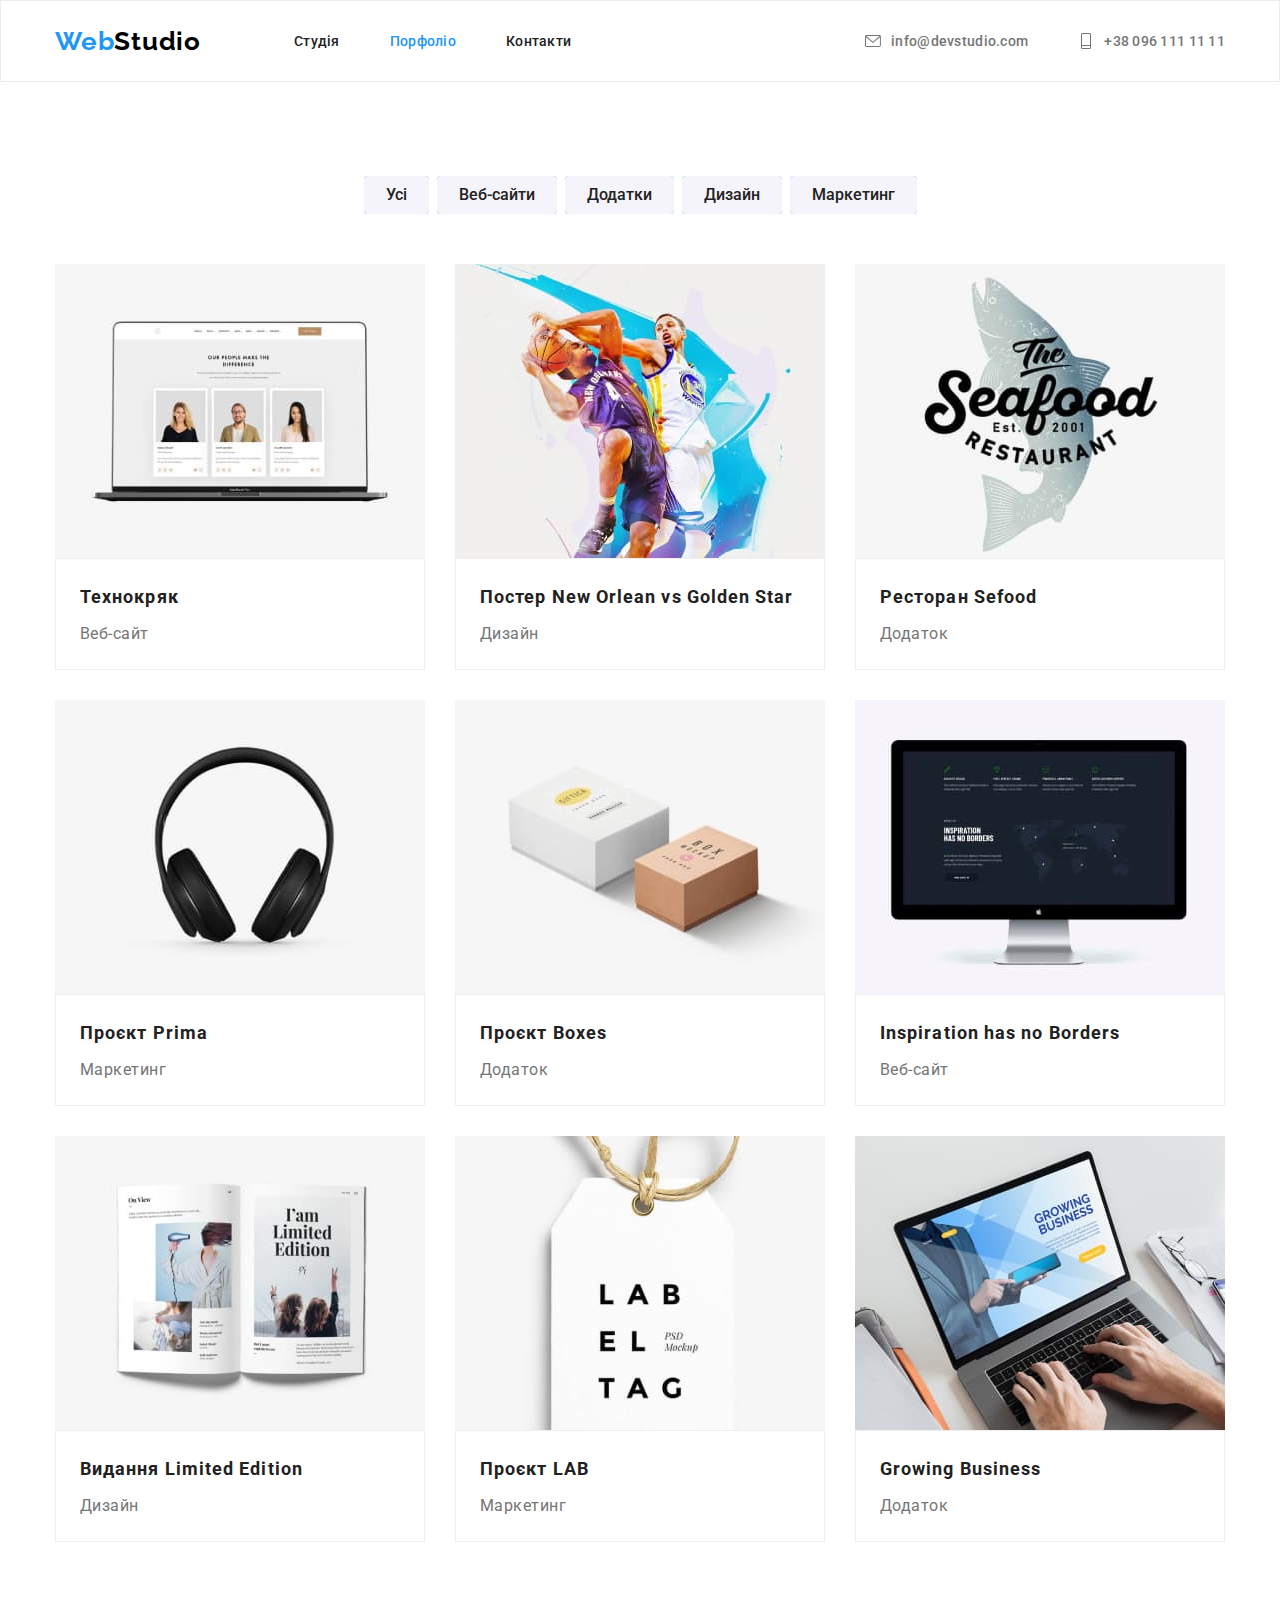
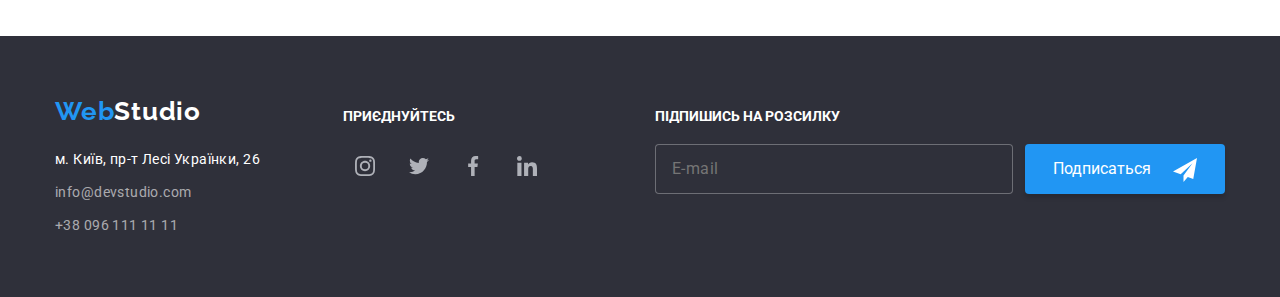
==== commit 59ecfde2: "bam2" ====
--- a/portfolio.html
+++ b/portfolio.html
@@ -27,7 +27,7 @@
         <ul class="auth-nav list">
           <li class="auth-nav__item">
             <a class="auth-nav__link email" href="mailto:info@devstudio.com">
-              <svg class="auth-nav__iconmail">
+              <svg class="auth-nav__icon">
                 <use href="./images/icons.svg#email"></use>
               </svg>
               info@devstudio.com
@@ -35,7 +35,7 @@
           </li>
           <li class="auth-nav__item">
             <a class="auth-nav__link tel" href="tel:+380961111111">
-              <svg class="auth-nav__icontel">
+              <svg class="auth-nav__icon auth-nav__icon--tel">
                 <use href="./images/icons.svg#tell"></use>
               </svg>
               +38 096 111 11 11
@@ -49,11 +49,11 @@
       <section class="portfolio section">  
         <div class="main-portfolio container "> 
           <ul class="buttons-portfolio list">
-            <li class="buttons-portfolio__item"><button type="button" class="buttons-portfolio__text">Усі</button></li>
-            <li class="buttons-portfolio__item"><button type="button" class="buttons-portfolio__text">Веб-сайти</button></li>
-            <li class="buttons-portfolio__item"><button type="button" class="buttons-portfolio__text">Додатки</button></li>
-            <li class="buttons-portfolio__item"><button type="button" class="buttons-portfolio__text">Дизайн</button></li>
-            <li class="buttons-portfolio__item"><button type="button" class="buttons-portfolio__text">Маркетинг</button></li>
+            <li class="button-portfolio__item button"><button type="button" class="button-portfolio__text">Усі</button></li>
+            <li class="button-portfolio__item button"><button type="button" class="button-portfolio__text">Веб-сайти</button></li>
+            <li class="button-portfolio__item button"><button type="button" class="button-portfolio__text">Додатки</button></li>
+            <li class="button-portfolio__item button"><button type="button" class="button-portfolio__text">Дизайн</button></li>
+            <li class="button-portfolio__item button"><button type="button" class="button-portfolio__text">Маркетинг</button></li>
           </ul>
           <ul class="filter-set list">
             <li class="filter-set__item">
@@ -188,7 +188,7 @@
     </main>
     <!--Підвал-->
     <footer class="footer">
-      <div class="container container-footer"> 
+      <div class="container footer__container"> 
         <div class="footer-contact">
           <a class="logo footer__logo" href="">Web<span class="logo__text--invers">Studio</span></a>
         <address>
@@ -248,7 +248,7 @@
             <div class="mail-form"> 
                 <input class="mail-form__input" type="email" name="E-mail" id="email" placeholder="E-mail">
                 <!--<label for="email"></label>-->
-                <button class="mail-form__button" type="submit"><span>Подписаться</span>
+                <button class="mail-form__button button" type="submit"><span>Подписаться</span>
                   <svg class="mail-form__svg" width="24" height="24">
                     <use href="./images/icons.svg#icon-send"></use>
                   </svg>
--- a/css/style.css
+++ b/css/style.css
@@ -19,19 +19,21 @@
     
 }
 /*СХОВАВ ВСЮДИ ТОЧКИ ТА ПІДКРЕСЛЕНЯ*/
-.list, .link, .site-nav__link, .auth-nav__link, .footer-nav__link, .footer-nav__map, .filter-set__link {
+.list, 
+.site-nav__link, 
+.auth-nav__link, 
+.footer-nav__link, 
+.footer-nav__map, 
+.filter-set__link {
     list-style: none;
     text-decoration: none;
 }
-.filter-list .link {
-    list-style: none;
-}
+
 /*СБРОС СТИЛЕЙ*/
 .list {
     margin: 0;
     padding: 0;
 }
-
 
 h1,
 h2,
@@ -44,7 +46,6 @@
 img {
     display: block;
 }
-
 
 /*Шапка сайту*/
 
@@ -151,18 +152,15 @@
     color: var(--accent-color);
 }
 
-.auth-nav__iconmail {
+.auth-nav__icon {
     width: 16px;
     height: 12px;
     margin-right: 10px;
     fill: currentColor;
 }
 
-.auth-nav__icontel {
-    width: 16px;
+.auth-nav__icon--tel {
     height: 16px;
-    margin-right: 10px;
-    fill: currentColor;
 }
 
 /*.auth-nav .link::before {
@@ -383,37 +381,45 @@
 }
 
 /*КНОПКИ ВСІ*/
+.button { /*общие стили всех кнопок*/
+    background-color: var(--accent-color);
+    border: none;
+    border-radius: 4px;
+    transition: 250ms cubic-bezier(0.4, 0, 0.2, 1);
+    text-align: center;
+    cursor: pointer;  
+}
 .button-submit {
     padding: 10px 52px;
     font-weight: 700;
     font-size: 16px;
     line-height: 30px;
-    text-align: center;
+    /*text-align: center;*/
     letter-spacing: 0.06em;
     color:var(--hero-text-color);
-    background:var(--hero-button-hover);
+    /*background:var(--hero-button-hover);*/
     box-shadow: 0px 4px 4px rgba(0, 0, 0, 0.15);
-    border-radius: 4px;
-    border: none;
-    cursor: pointer;
-    transition: 250ms cubic-bezier(0.4, 0, 0.2, 1);
+    /*border-radius: 4px;*/
+    /*border: none;*/
+    /*cursor: pointer;*/
+    /*transition: 250ms cubic-bezier(0.4, 0, 0.2, 1);*/
 }
 .hero__button {
     display: inline-block;
     border-radius: 4px;
     padding: 10px 32px;
     min-width: 216px;
-    text-align: center;
+    /*text-align: center;*/
     font-weight: 700;
     font-size: 16px;
     line-height: 1.875;
     letter-spacing: 0.06em;
-    background-color: var(--accent-color);
     color:var(--hero-text-color);
     box-shadow: 0px 4px 4px rgba(0, 0, 0, 0.15);
-    cursor: pointer;
-    border: none;
-    transition: 250ms cubic-bezier(0.4, 0, 0.2, 1);
+    /*background-color: var(--accent-color);*/
+    /*cursor: pointer;*/
+    /*border: none;*/
+    /*transition: 250ms cubic-bezier(0.4, 0, 0.2, 1);*/
 }
 .hero__button:hover,
 .hero__button:focus {
@@ -421,38 +427,51 @@
     color:var(--hero-text-color);
 }
 
-
 .buttons-portfolio {
     display: flex;
     justify-content: center;
     margin-bottom: 50px;
 
 }
-.buttons-portfolio__item:not(:last-child) {
+.button-portfolio__item:not(:last-child) {
     margin-right: 8px;
 }
-.buttons-portfolio__text {
+.button-portfolio__text {
     padding: 6px 22px;
     font-family: 'Roboto';
     font-style: normal;
     font-weight: 500;
     font-size: 16px;
     line-height: 1.625;
-
     background-color:var(--team-bg-color);
     border-radius: 4px;
     color:var(--title-text-color);
-
     cursor: pointer;
     border: none;
-
     transition: 250ms cubic-bezier(0.4, 0, 0.2, 1);
 }
-.buttons-portfolio__text:hover,
-.buttons-portfolio__text:focus {
+.button-portfolio__text:hover,
+.button-portfolio__text:focus {
     background-color: var(--accent-color);
     color:var(--hero-text-color);
     box-shadow: 0px 3px 1px rgb(0 0 0 / 10%), 0px 1px 2px rgb(0 0 0 / 8%), 0px 2px 2px rgb(0 0 0 / 12%);
+}
+
+.mail-form__button {
+    min-width: 200px;
+    position: relative;
+    margin-left: 12px;
+    padding-left: 28px;
+    padding-right: 28px;
+    display: flex;
+    align-items: center;
+    color: var(--hero-text-color);
+    /*background-color:var(--accent-color);*/
+    box-shadow: 0px 4px 4px rgba(0, 0, 0, 0.15);
+    /*border-radius: 4px;*/
+    /*border: none;*/
+    /*cursor: pointer;*/
+    /*transition: 250ms cubic-bezier(0.4, 0, 0.2, 1);*/
 }
 
 /*заголовок ПЕРЕВАГИ ЗХОВАВ*/ 
@@ -470,9 +489,9 @@
 }
 
 /*заголовок ПЕРЕВАГИ*/
-.section-feature {
+/*.section-feature {
     background-color: var(--hero-text-color);
-}
+}*/
 .feature-set {
     display: flex;
     margin-left: -30px;
@@ -544,7 +563,7 @@
 
 .section-doing {
     padding-top: 0;
-    background-color:var(--hero-text-color);
+    /*background-color:var(--hero-text-color);*/
 }
 .doing-set {   
     display: flex; 
@@ -641,7 +660,7 @@
 .sociale-set__item:not(:last-child) {
     margin-right:10px;   
 }
-.cosiale-set__link {
+.sociale-set__link {
     display: block;
     padding: 12px;
     width: 44px;
@@ -649,13 +668,12 @@
     border-radius: 50%;
     color:var(--svg-color);
 }
-
+.sociale-set__link:hover {
+    background-color:var(--accent-color);
+    color:var(--hero-text-color);
+}
 .cosiale-set__icon {
     fill: currentColor;
-}
-.cosiale-set__link:hover {
-    background-color:var(--accent-color);
-    color:var(--hero-text-color);
 }
 
 .comand-box {
@@ -705,7 +723,7 @@
     padding: 60px 0;
     background-color:var(--hero-bg-color);
 }
-.container-footer {
+.footer__container {
     display: flex;
     justify-content: space-between;
     /*padding: 60px 15px;
@@ -756,22 +774,7 @@
     height: 100%;
 }
 
-.mail-form__button {
-    min-width: 200px;
-    position: relative;
-    margin-left: 12px;
-    padding-left: 28px;
-    padding-right: 28px;
-    display: flex;
-    align-items: center;
-    background:var(--accent-color);
-    box-shadow: 0px 4px 4px rgba(0, 0, 0, 0.15);
-    border-radius: 4px;
-    border: none;
-    cursor: pointer;
-    color: var(--hero-text-color);
-    transition: 250ms cubic-bezier(0.4, 0, 0.2, 1);
-}
+
 .mail-form__svg {
     position: absolute;
     bottom: 0;
@@ -799,8 +802,8 @@
 }
 
 
-.sociale-set__link {
-    display: block;
+.sociale-set__link--footer {
+    /*display: block;
     padding: 12px;
     width: 44px;
     height: 44px;
@@ -810,12 +813,11 @@
     background-color: rgba(255, 255, 255, 0.1);
     color: var(--hero-text-color);
     transition: 250ms cubic-bezier(0.4, 0, 0.2, 1);
-
-}
-
-.sociale-set__link:hover {
+}
+
+/*.sociale-set__link--footer:hover {
     background-color: var(--accent-color);  
-}
+}*/
 
 
 .footer-nav__link:hover,
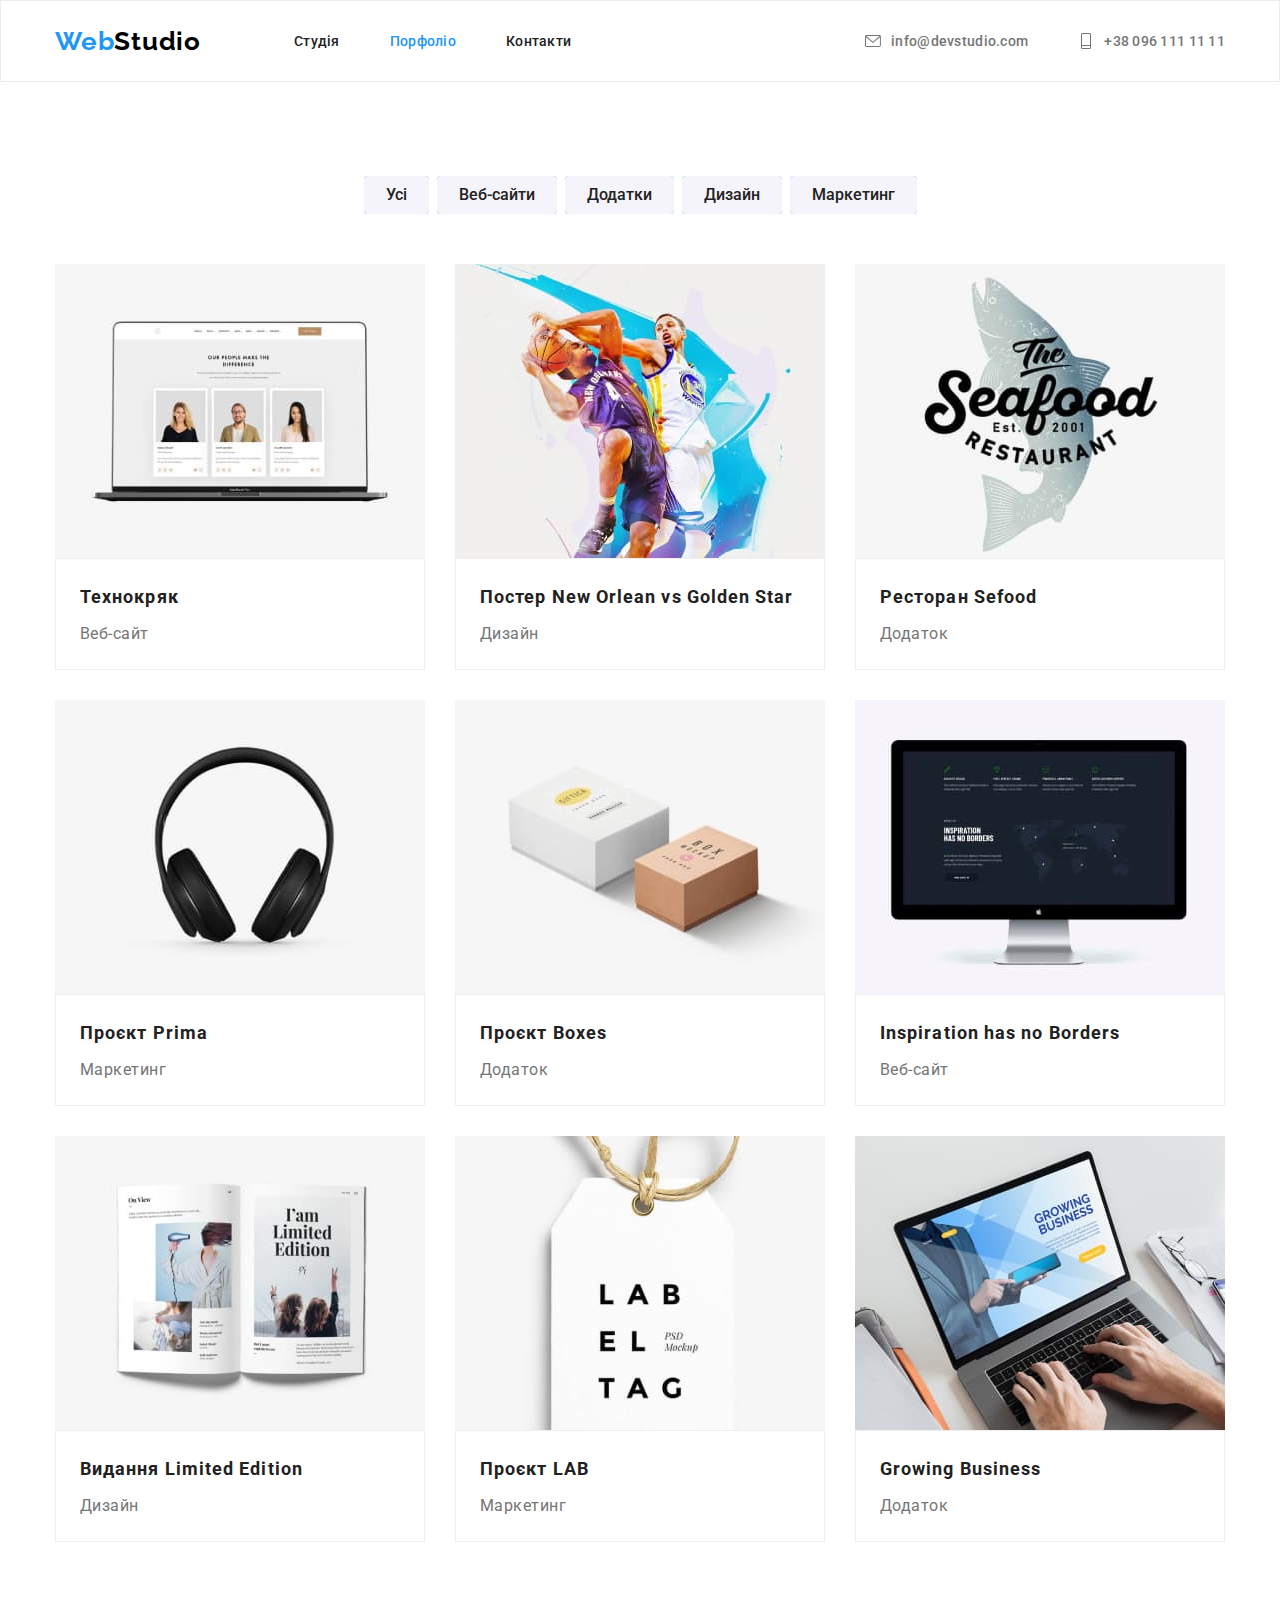
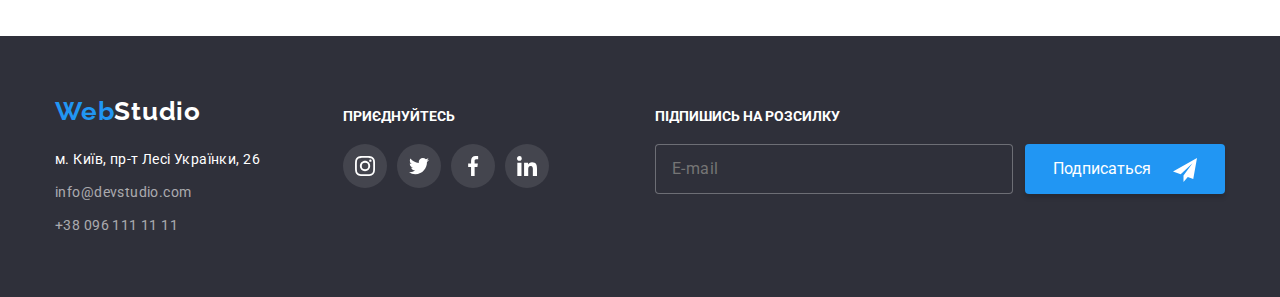
==== commit 16a88fe6: "finish" ====
--- a/portfolio.html
+++ b/portfolio.html
@@ -11,11 +11,12 @@
     rel="stylesheet">
     <link rel="stylesheet" href="https://cdnjs.cloudflare.com/ajax/libs/modern-normalize/1.1.0/modern-normalize.min.css">
     <link rel="stylesheet" href="./css/style.css" />
+    <link rel="stylesheet" href="./css/main.min.css">
   </head>
   <body class="page">
     <!--Шапка сайту-->
     <header class="page-header">
-      <div class="container main-nav">  
+      <div class="container page-header__nav">  
         <a class="logo" href="">Web<span class="logo__text">Studio</span></a>
         <nav>
           <ul class="site-nav list">
@@ -190,7 +191,7 @@
     <footer class="footer">
       <div class="container footer__container"> 
         <div class="footer-contact">
-          <a class="logo footer__logo" href="">Web<span class="logo__text--invers">Studio</span></a>
+          <a class="logo logo--footer" href="">Web<span class="logo__text--invers">Studio</span></a>
         <address>
           <ul class="footer-nav list">
             <li class="footer-nav__item">
@@ -211,7 +212,7 @@
           <ul class="sociale-set list">
             <li class="sociale-set__item">
               <a href="https://www.instagram.com/" target="_blank" rel="noopener noreferrer"
-                class="sociale-set__link">
+                class="sociale-set__link sociale-set__link--footer">
                 <svg class="cosiale-set__icon" width="20" height="20">
                   <use href="./images/icons.svg#instagram"></use>
                 </svg>
@@ -219,7 +220,7 @@
             </li>
             <li class="sociale-set__item">
               <a href="https://www.instagram.com/" target="_blank" rel="noopener noreferrer"
-                class="sociale-set__link">
+                class="sociale-set__link sociale-set__link--footer">
                 <svg class="cosiale-set__icon" width="20" height="20">
                   <use href="./images/icons.svg#twitter"></use>
                 </svg>
@@ -227,7 +228,7 @@
             </li>
             <li class="sociale-set__item">
               <a href="https://www.instagram.com/" target="_blank" rel="noopener noreferrer"
-                class="sociale-set__link">
+                class="sociale-set__link sociale-set__link--footer">
                 <svg class="cosiale-set__icon" width="20" height="20">
                   <use href="./images/icons.svg#facebook"></use>
                 </svg>
@@ -235,7 +236,7 @@
             </li>
             <li class="sociale-set__item">
               <a href="https://www.instagram.com/" target="_blank" rel="noopener noreferrer"
-                class="sociale-set__link">
+                class="sociale-set__link sociale-set__link--footer">
                 <svg class="cosiale-set__icon" width="20" height="20">
                   <use href="./images/icons.svg#linkedin"></use>
                 </svg>
@@ -248,7 +249,7 @@
             <div class="mail-form"> 
                 <input class="mail-form__input" type="email" name="E-mail" id="email" placeholder="E-mail">
                 <!--<label for="email"></label>-->
-                <button class="mail-form__button button" type="submit"><span>Подписаться</span>
+                <button class="button-mail-form button" type="submit"><span>Подписаться</span>
                   <svg class="mail-form__svg" width="24" height="24">
                     <use href="./images/icons.svg#icon-send"></use>
                   </svg>
--- a/css/style.css
+++ b/css/style.css
@@ -19,7 +19,7 @@
     
 }
 /*СХОВАВ ВСЮДИ ТОЧКИ ТА ПІДКРЕСЛЕНЯ*/
-.list, 
+
 .site-nav__link, 
 .auth-nav__link, 
 .footer-nav__link, 
@@ -33,6 +33,8 @@
 .list {
     margin: 0;
     padding: 0;
+    list-style: none;
+    text-decoration: none;
 }
 
 h1,
@@ -47,8 +49,17 @@
     display: block;
 }
 
-/*Шапка сайту*/
-
+.container {
+    max-width: 1200px;
+    padding-left: 15px;
+    padding-right: 15px;
+    margin: 0 auto;
+}
+.section {
+    padding: 94px 0;
+}
+
+/*logo*/
 .logo {
     color:var(--accent-color);
     font-family: "Raleway", sans-serif;
@@ -59,28 +70,20 @@
     letter-spacing: 0.03em;
     text-decoration: none;
 }
-.container {
-    max-width: 1200px;
-    padding-left: 15px;
-    padding-right: 15px;
-    margin: 0 auto;
-}
-.section {
-    padding: 94px 0;
-}
+.logo__text{
+    color:var(--logo-text-color);   
+}
+.logo__text--invers{
+    color:var(--hero-text-color);
+}
+
+/*НАВІГІЦІЯ ШАПКА*/
+
 .page-header {
     background-color: var(--hero-text-color);
     border: 1px solid #ECECEC;
 }
-.logo__text{
-    color:var(--logo-text-color);   
-}
-.logo__text--invers{
-    color:var(--hero-text-color);
-}
-
-/*НАВІГІЦІЯ ШАПКА*/
-.main-nav {
+.page-header__nav {
     display: flex;
     align-items: center;
 }
@@ -377,11 +380,12 @@
 }
 
 .confirmation__dogovor {
-    color:var(--hero-button-hover)
+    color:var(--hero-button-hover);
 }
 
 /*КНОПКИ ВСІ*/
-.button { /*общие стили всех кнопок*/
+
+.button { 
     background-color: var(--accent-color);
     border: none;
     border-radius: 4px;
@@ -389,6 +393,7 @@
     text-align: center;
     cursor: pointer;  
 }
+
 .button-submit {
     padding: 10px 52px;
     font-weight: 700;
@@ -404,9 +409,9 @@
     /*cursor: pointer;*/
     /*transition: 250ms cubic-bezier(0.4, 0, 0.2, 1);*/
 }
-.hero__button {
+.button-hero {
     display: inline-block;
-    border-radius: 4px;
+    /*border-radius: 4px;*/
     padding: 10px 32px;
     min-width: 216px;
     /*text-align: center;*/
@@ -421,8 +426,8 @@
     /*border: none;*/
     /*transition: 250ms cubic-bezier(0.4, 0, 0.2, 1);*/
 }
-.hero__button:hover,
-.hero__button:focus {
+.button-hero:hover,
+.button-hero:focus {
     color:var(--hero-button-hover);
     color:var(--hero-text-color);
 }
@@ -444,11 +449,11 @@
     font-size: 16px;
     line-height: 1.625;
     background-color:var(--team-bg-color);
-    border-radius: 4px;
+    /*border-radius: 4px;*/
     color:var(--title-text-color);
-    cursor: pointer;
+    /*cursor: pointer;
     border: none;
-    transition: 250ms cubic-bezier(0.4, 0, 0.2, 1);
+    transition: 250ms cubic-bezier(0.4, 0, 0.2, 1);*/
 }
 .button-portfolio__text:hover,
 .button-portfolio__text:focus {
@@ -457,7 +462,7 @@
     box-shadow: 0px 3px 1px rgb(0 0 0 / 10%), 0px 1px 2px rgb(0 0 0 / 8%), 0px 2px 2px rgb(0 0 0 / 12%);
 }
 
-.mail-form__button {
+.button-mail-form {
     min-width: 200px;
     position: relative;
     margin-left: 12px;
@@ -543,7 +548,6 @@
 */
 .feature-set__title {
     margin-bottom: 10px;
-
     font-size: 14px;
     line-height: 1.1428;
     letter-spacing: 0.03em;
@@ -565,10 +569,20 @@
     padding-top: 0;
     /*background-color:var(--hero-text-color);*/
 }
+
+.section-title {
+    margin-bottom: 50px;
+    font-size: 36px;
+    line-height: 1.1666;
+    text-align: center;
+    letter-spacing: 0.03em;
+    color:var(--title-text-color);
+}
+
 .doing-set {   
-    display: flex; 
-    
-}
+    display: flex;    
+}
+
 .doing-set__item {
     position: relative;
 }
@@ -582,7 +596,6 @@
     height: 70px;
     justify-content: center;
     align-items: center;
-
 }
 
 .doing-set__text {
@@ -592,21 +605,12 @@
     letter-spacing: 0.03em;
     text-transform: uppercase;
     color: var(--hero-text-color);
-
 }
 
 .doing-set__item:not(:last-child) {
     margin-right: 30px;
 }
 
-.section-title {
-    margin-bottom: 50px;
-    font-size: 36px;
-    line-height: 1.1666;
-    text-align: center;
-    letter-spacing: 0.03em;
-    color:var(--title-text-color);
-}
 
 /*заголовок НАША КОМАНДА*/
 .section-team {
@@ -633,7 +637,10 @@
 
 /*.team-set__item:not(:last-child) {
     margin-right:30px;  */ 
-
+.comand-box {
+    padding: 30px 32px;
+    background-color: var(--hero-text-color);
+}
 .comand-box__title {
     margin-bottom: 10px;
     font-weight: 500;
@@ -676,10 +683,7 @@
     fill: currentColor;
 }
 
-.comand-box {
-    padding: 30px 32px;
-    background-color: var(--hero-text-color);
-}
+
 /*НАШИ КЛИЕНТЫ*/
 .clients-set {
     display: flex;
@@ -710,7 +714,7 @@
 }
 
 /*ФУТЕР*/
-.footer__logo {
+.logo--footer {
     display: inline-block;
     margin-bottom: 20px;
 }
@@ -802,18 +806,6 @@
 }
 
 
-.sociale-set__link--footer {
-    /*display: block;
-    padding: 12px;
-    width: 44px;
-    height: 44px;
-    border-radius: 50%;
-    color: var(--svg-color);
-    /*то что отличает блок*/
-    background-color: rgba(255, 255, 255, 0.1);
-    color: var(--hero-text-color);
-    transition: 250ms cubic-bezier(0.4, 0, 0.2, 1);
-}
 
 /*.sociale-set__link--footer:hover {
     background-color: var(--accent-color);  
--- a/css/main.min.css
+++ b/css/main.min.css
@@ -0,0 +1 @@
+body{color:#757575;font-family:"Roboto",sans-serif}.site-nav__link,.auth-nav__link,.footer-nav__link,.footer-nav__map,.filter-set__link{list-style:none;text-decoration:none}.filter-set,.buttons-portfolio,.footer-nav,.clients-set,.sociale-set,.team-set,.doing-set,.feature-set,.auth-nav,.site-nav{margin:0;padding:0;list-style:none;text-decoration:none}h1,h2,h3,p,ul{margin-top:0;margin-bottom:0}img{display:block}.container{max-width:1200px;padding-left:15px;padding-right:15px;margin:0 auto}.section{padding:94px 0}.section-title{margin-bottom:50px;font-size:36px;line-height:1.1666;text-align:center;letter-spacing:.03em;color:#212121}.button-portfolio__text,.button-mail-form,.button-submit,.button-hero{background-color:#2196f3;border:none;border-radius:4px;-webkit-transition:250ms cubic-bezier(0.4, 0, 0.2, 1);transition:250ms cubic-bezier(0.4, 0, 0.2, 1);text-align:center;cursor:pointer}.logo{color:#2196f3;font-family:"Raleway",sans-serif;font-style:normal;font-weight:700;font-size:26px;line-height:1.1923;letter-spacing:.03em;text-decoration:none}.logo--footer{display:inline-block;margin-bottom:20px}.logo__text{color:#000}.logo__text--invers{color:#fff}.page-header{background-color:#fff;border:1px solid #ececec}.page-header__nav{display:-webkit-box;display:-ms-flexbox;display:flex;-webkit-box-align:center;-ms-flex-align:center;align-items:center}.site-nav{display:-webkit-box;display:-ms-flexbox;display:flex;margin-left:93px}.site-nav__item:not(:last-child){margin-right:50px}.site-nav__link{position:relative;display:block;padding-top:32px;padding-bottom:32px;color:#212121;font-weight:500;font-size:14px;line-height:1.1428;letter-spacing:.02em;-webkit-transition:250ms cubic-bezier(0.4, 0, 0.2, 1);transition:250ms cubic-bezier(0.4, 0, 0.2, 1)}.site-nav__link:hover:after{position:absolute;left:0;content:"";width:100%;height:4px;background:#2196f3;border-radius:2px;bottom:-1.5px}.site-nav__link:hover,.site-nav__link:focus{color:#2196f3}.site-nav__link--current{color:#2196f3}.auth-nav{display:-webkit-box;display:-ms-flexbox;display:flex;margin-left:auto}.auth-nav__item:not(:last-child){margin-right:50px}.auth-nav__link{display:-webkit-box;display:-ms-flexbox;display:flex;-webkit-box-align:center;-ms-flex-align:center;align-items:center;padding:32px 0;color:#757575;font-weight:500;font-size:14px;line-height:1.1428;letter-spacing:.02em;-webkit-transition:250ms cubic-bezier(0.4, 0, 0.2, 1);transition:250ms cubic-bezier(0.4, 0, 0.2, 1)}.auth-nav__link:hover,.auth-nav__link:focus{color:#2196f3}.auth-nav__icon{width:16px;height:12px;margin-right:10px;fill:currentColor}.auth-nav__icon--tel{height:16px}.hero{max-width:1600px;height:600px;margin:0 auto;background-image:-webkit-gradient(linear, left top, right top, from(rgba(47, 48, 58, 0.4)), to(rgba(47, 48, 58, 0.4))),url("../images/img-hw4/hero.jpg");background-image:linear-gradient(to right, rgba(47, 48, 58, 0.4), rgba(47, 48, 58, 0.4)),url("../images/img-hw4/hero.jpg");background-repeat:no-repeat;background-position:center;background-size:cover;background-color:#c4c4c4;padding:200px 0;text-align:center}.hero__title{margin-bottom:40px;font-weight:900;font-size:44px;line-height:1.3636;text-align:center;letter-spacing:.06em;text-transform:uppercase;color:#fff}.button-hero{display:inline-block;padding:10px 32px;min-width:216px;font-weight:700;font-size:16px;line-height:1.875;letter-spacing:.06em;color:#fff;-webkit-box-shadow:0px 4px 4px rgba(0,0,0,.15);box-shadow:0px 4px 4px rgba(0,0,0,.15)}.button-hero:hover,.button-hero:focus{color:#188ce8;color:#fff}.backdrop{position:fixed;top:0;left:0;width:100%;height:100%;background-color:rgba(0,0,0,.2);opacity:1;visibility:visible;-webkit-transition:opacity 250ms cubic-bezier(0.4, 0, 0.2, 1),visiblity 250ms cubic-bezier(0.4, 0, 0.2, 1);transition:opacity 250ms cubic-bezier(0.4, 0, 0.2, 1),visiblity 250ms cubic-bezier(0.4, 0, 0.2, 1);z-index:1}.backdrop.is-hidden{visibility:hidden;opacity:0;pointer-events:none}.modal{position:absolute;width:528px;height:581px;background-color:#fff;top:50%;left:50%;-webkit-transform:translate(-50%, -50%);transform:translate(-50%, -50%)}.modal__close{position:absolute;display:block;top:8px;right:8px;width:30px;height:30px;border-radius:50%;border:1px solid rgba(0,0,0,.1);background-color:#fff}.modal__icon{width:100%;height:100%}.modal__icon:hover{fill:#2196f3}.modal__title{display:inline-block;margin-bottom:12px;padding-bottom:12px;padding-top:40px;height:23px;width:448px;font-family:"Roboto",sans-serif;font-style:normal;font-weight:700;font-size:20px;line-height:1.15px;text-align:center;letter-spacing:.03em;color:#212121}.form-field__label,.confirmation__label{font-weight:400;font-size:12px;line-height:1.1666;letter-spacing:.01em;color:#757575}.form-modal{max-width:448px;margin-left:auto;margin-right:auto;margin-bottom:20px}.wrapper{position:relative}.wrapper__icon{position:absolute;left:12px;bottom:50%;display:inline-block;color:currentColor;-webkit-box-align:center;-ms-flex-align:center;align-items:center;-webkit-transform:translateY(50%);transform:translateY(50%)}.wrapper__input{padding-left:42px;height:40px;resize:none;margin:0;padding:12px 12px;outline:none;border:1px solid rgba(33,33,33,.2);border-radius:4px;width:100%;-webkit-transition:250ms cubic-bezier(0.4, 0, 0.2, 1);transition:250ms cubic-bezier(0.4, 0, 0.2, 1)}.wrapper__input:focus{border-color:#188ce8}.form-field__textarea{resize:none;margin:0;padding:12px 12px;outline:none;border:1px solid rgba(33,33,33,.2);border-radius:4px;width:100%;-webkit-transition:250ms cubic-bezier(0.4, 0, 0.2, 1);transition:250ms cubic-bezier(0.4, 0, 0.2, 1)}.form-field__textarea:focus{border-color:#188ce8}.form-field__textarea::-webkit-input-placeholder{font-weight:400;font-size:12px;line-height:1.1666;letter-spacing:.01em;color:rgba(117,117,117,.5)}.form-field__textarea::-moz-placeholder{font-weight:400;font-size:12px;line-height:1.1666;letter-spacing:.01em;color:rgba(117,117,117,.5)}.form-field__textarea:-ms-input-placeholder{font-weight:400;font-size:12px;line-height:1.1666;letter-spacing:.01em;color:rgba(117,117,117,.5)}.form-field__textarea::-ms-input-placeholder{font-weight:400;font-size:12px;line-height:1.1666;letter-spacing:.01em;color:rgba(117,117,117,.5)}.form-field__textarea::placeholder{font-weight:400;font-size:12px;line-height:1.1666;letter-spacing:.01em;color:rgba(117,117,117,.5)}.form-field__label{margin-bottom:4px}.form-field{display:-webkit-box;display:-ms-flexbox;display:flex;-webkit-box-orient:vertical;-webkit-box-direction:normal;-ms-flex-direction:column;flex-direction:column;margin-bottom:10px;text-align:left}.confirmation{margin-top:20px;margin-bottom:30px}.confirmation__label{display:-webkit-box;display:-ms-flexbox;display:flex;-webkit-box-align:center;-ms-flex-align:center;align-items:center;-webkit-box-pack:center;-ms-flex-pack:center;justify-content:center;font-size:14px;line-height:1.7143;letter-spacing:.03em;color:#757575}.confirmation__checkbox{-webkit-appearance:none;-moz-appearance:none;position:absolute;appearance:none}.confirmation__checkbox:checked+.confirmation__icon{background-color:#2196f3;background-size:contain;background-origin:border-box;border-color:#2196f3}.confirmation__icon{display:inline-block;width:16px;height:15px;margin-right:7px;border:2px solid #000;border-radius:4px}.confirmation__dogovor{color:#188ce8}.button-submit{padding:10px 52px;font-weight:700;font-size:16px;line-height:30px;letter-spacing:.06em;color:#000;-webkit-box-shadow:0px 4px 4px rgba(0,0,0,.15);box-shadow:0px 4px 4px rgba(0,0,0,.15)}.hide-text{border:0;clip:rect(1px, 1px, 1px, 1px);-webkit-clip-path:inset(50%);clip-path:inset(50%);height:1px;margin:-1px;overflow:hidden;padding:0;position:absolute;width:1px;word-wrap:normal !important}.feature-set{display:-webkit-box;display:-ms-flexbox;display:flex;margin-left:-30px}.feature-set__item{margin-left:30px;width:calc((100% - 90px)/4)}.feature-set__box{background-color:#f5f4fa;width:270px;height:120px;padding:25px 100px;border-radius:4px;margin-bottom:30px;background-position:center}.feature-set__title{margin-bottom:10px;font-size:14px;line-height:1.1428;letter-spacing:.03em;text-transform:uppercase;color:#212121}.feature-set__description{font-size:14px;line-height:1.7143;letter-spacing:.03em}.section-doing{padding-top:0}.doing-set{display:-webkit-box;display:-ms-flexbox;display:flex}.doing-set__item{position:relative}.doing-set__box{position:absolute;background-color:rgba(47,48,58,.8);display:-webkit-box;display:-ms-flexbox;display:flex;left:0;bottom:0;width:100%;height:70px;-webkit-box-pack:center;-ms-flex-pack:center;justify-content:center;-webkit-box-align:center;-ms-flex-align:center;align-items:center}.doing-set__text{font-size:14px;line-height:1.1429;text-align:center;letter-spacing:.03em;text-transform:uppercase;color:#fff}.doing-set__item:not(:last-child){margin-right:30px}.section-team{background-color:#f5f4fa}.team-set{display:-webkit-box;display:-ms-flexbox;display:flex;margin-left:-30px}.team-set__item{margin-left:30px;width:calc((100% - 90px)/4);text-align:center;background:#fff;-webkit-box-shadow:0px 1px 3px rgba(0,0,0,.12),0px 1px 1px rgba(0,0,0,.14),0px 2px 1px rgba(0,0,0,.2);box-shadow:0px 1px 3px rgba(0,0,0,.12),0px 1px 1px rgba(0,0,0,.14),0px 2px 1px rgba(0,0,0,.2);border-radius:0px 0px 4px 4px}.comand-box{padding:30px 32px;background-color:#fff}.comand-box__title{margin-bottom:10px;font-weight:500;font-size:16px;line-height:1.1875;text-align:center;letter-spacing:.03em;color:#212121}.comand-box__discrip{margin-bottom:16px;font-size:16px;line-height:1.1875;text-align:center;letter-spacing:.03em;color:#757575}.sociale-set{display:-webkit-box;display:-ms-flexbox;display:flex;-webkit-box-pack:center;-ms-flex-pack:center;justify-content:center}.sociale-set__item:not(:last-child){margin-right:10px}.sociale-set__link{display:block;padding:12px;width:44px;height:44px;border-radius:50%;color:#afb1b8}.sociale-set__link:hover{background-color:#2196f3;color:#fff}.sociale-set__link--footer{background-color:rgba(255,255,255,.1);color:#fff;-webkit-transition:250ms cubic-bezier(0.4, 0, 0.2, 1);transition:250ms cubic-bezier(0.4, 0, 0.2, 1)}.cosiale-set__icon{fill:currentColor}.clients-set{display:-webkit-box;display:-ms-flexbox;display:flex;-webkit-box-pack:center;-ms-flex-pack:center;justify-content:center;margin-left:-30px}.clients-set__item{width:calc((100% - 150px)/6);margin-left:30px}.clients-set__link{display:-webkit-box;display:-ms-flexbox;display:flex;-webkit-box-pack:center;-ms-flex-pack:center;justify-content:center;padding:15px 31px;border:1px solid #afb1b8;border-radius:4px;color:inherit;-webkit-transition:250ms cubic-bezier(0.4, 0, 0.2, 1);transition:250ms cubic-bezier(0.4, 0, 0.2, 1)}.clients-set__link:hover{color:#2196f3;border-color:#2196f3}.clients-set__icon{fill:currentColor}.footer{padding:60px 0;background-color:#2f303a}.footer__container{display:-webkit-box;display:-ms-flexbox;display:flex;-webkit-box-pack:justify;-ms-flex-pack:justify;justify-content:space-between}.footer-contact{margin-right:70px}.sociale,.footer-form{padding-top:12px}.sociale{margin-right:93px}.strong{margin-bottom:20px;font-size:14px;line-height:1.1428571429;text-transform:uppercase;color:#fff}.mail-form{display:-webkit-box;display:-ms-flexbox;display:flex;height:50px}.mail-form::-webkit-input-placeholder{color:rgba(255,255,255,.6);display:block;height:100%}.mail-form::-moz-placeholder{color:rgba(255,255,255,.6);display:block;height:100%}.mail-form:-ms-input-placeholder{color:rgba(255,255,255,.6);display:block;height:100%}.mail-form::-ms-input-placeholder{color:rgba(255,255,255,.6);display:block;height:100%}.mail-form::placeholder{color:rgba(255,255,255,.6);display:block;height:100%}.mail-form__input{display:block;min-width:358px;background-color:#2f303a;border:1px solid rgba(255,255,255,.3);border-radius:4px;padding-left:16px;font-size:16px;line-height:1.25;-webkit-box-align:center;-ms-flex-align:center;align-items:center;letter-spacing:.03em;color:rgba(255,255,255,.6)}.mail-form__svg{position:absolute;bottom:0;right:0;-webkit-transform:translateY(-50%);transform:translateY(-50%);margin-left:10px;margin-right:28px}.button-mail-form{min-width:200px;position:relative;margin-left:12px;padding-left:28px;padding-right:28px;display:-webkit-box;display:-ms-flexbox;display:flex;-webkit-box-align:center;-ms-flex-align:center;align-items:center;color:#fff;-webkit-box-shadow:0px 4px 4px rgba(0,0,0,.15);box-shadow:0px 4px 4px rgba(0,0,0,.15)}.footer-nav{display:inline-block}.footer-nav__item:not(:last-child){margin-bottom:9px}.footer-nav__link{font-style:normal;font-weight:400;font-size:14px;line-height:1.7143;letter-spacing:.03em;color:rgba(255,255,255,.6);-webkit-transition:250ms cubic-bezier(0.4, 0, 0.2, 1);transition:250ms cubic-bezier(0.4, 0, 0.2, 1)}.footer-nav__link:hover,.footer-nav__link:focus{color:#fff}.footer-nav__map{font-style:normal;font-size:14px;line-height:1.7143;color:#fff;letter-spacing:.03em}.portfolio{background-color:#fff}.buttons-portfolio{display:-webkit-box;display:-ms-flexbox;display:flex;-webkit-box-pack:center;-ms-flex-pack:center;justify-content:center;margin-bottom:50px}.button-portfolio__item:not(:last-child){margin-right:8px}.button-portfolio__text{padding:6px 22px;font-family:"Roboto",sans-serif;font-style:normal;font-weight:500;font-size:16px;line-height:1.625;background-color:#f5f4fa;color:#212121}.button-portfolio__text:hover,.button-portfolio__text:focus{background-color:#2196f3;color:#fff;-webkit-box-shadow:0px 3px 1px rgba(0,0,0,.1),0px 1px 2px rgba(0,0,0,.08),0px 2px 2px rgba(0,0,0,.12);box-shadow:0px 3px 1px rgba(0,0,0,.1),0px 1px 2px rgba(0,0,0,.08),0px 2px 2px rgba(0,0,0,.12)}.filter-discr{padding:20px 24px;border:1px solid #eee}.filter-set{display:-webkit-box;display:-ms-flexbox;display:flex;-ms-flex-wrap:wrap;flex-wrap:wrap}.filter-set__item{-ms-flex-preferred-size:calc((100% - 60px)/3);flex-basis:calc((100% - 60px)/3);margin-right:30px;margin-bottom:30px;-webkit-transition:250ms cubic-bezier(0.4, 0, 0.2, 1);transition:250ms cubic-bezier(0.4, 0, 0.2, 1)}.filter-set__item:hover,.filter-set__item:focus{-webkit-box-shadow:0px 1px 1px rgba(0,0,0,.12),0px 4px 4px rgba(0,0,0,.06),1px 4px 6px rgba(0,0,0,.16);box-shadow:0px 1px 1px rgba(0,0,0,.12),0px 4px 4px rgba(0,0,0,.06),1px 4px 6px rgba(0,0,0,.16)}.filter-set__item:nth-child(3n){margin-right:0}.filter-set__item:nth-last-child(-n+3){margin-bottom:0}.filter-discr__title{margin-bottom:4px;font-weight:700;font-size:18px;line-height:2;letter-spacing:.06em;color:#212121}.filter-disc__text{font-size:16px;line-height:1.875;letter-spacing:.03em;color:#757575}.filter-box{position:relative;overflow:hidden}.box-textonimage{display:-webkit-box;display:-ms-flexbox;display:flex;position:absolute;background-color:rgba(33,150,243,.9);width:100%;height:100%;-webkit-box-align:center;-ms-flex-align:center;align-items:center;top:0;left:0;padding-left:24px;padding-right:24px;-webkit-transform:translateY(100%);transform:translateY(100%);-webkit-transition:250ms cubic-bezier(0.4, 0, 0.2, 1);transition:250ms cubic-bezier(0.4, 0, 0.2, 1)}.filter-box:hover .box-textonimage{-webkit-transform:translateY(0%);transform:translateY(0%)}.box-textonimage__text{font-size:18px;line-height:1.555;letter-spacing:.03em;color:#fff}/*# sourceMappingURL=main.min.css.map */